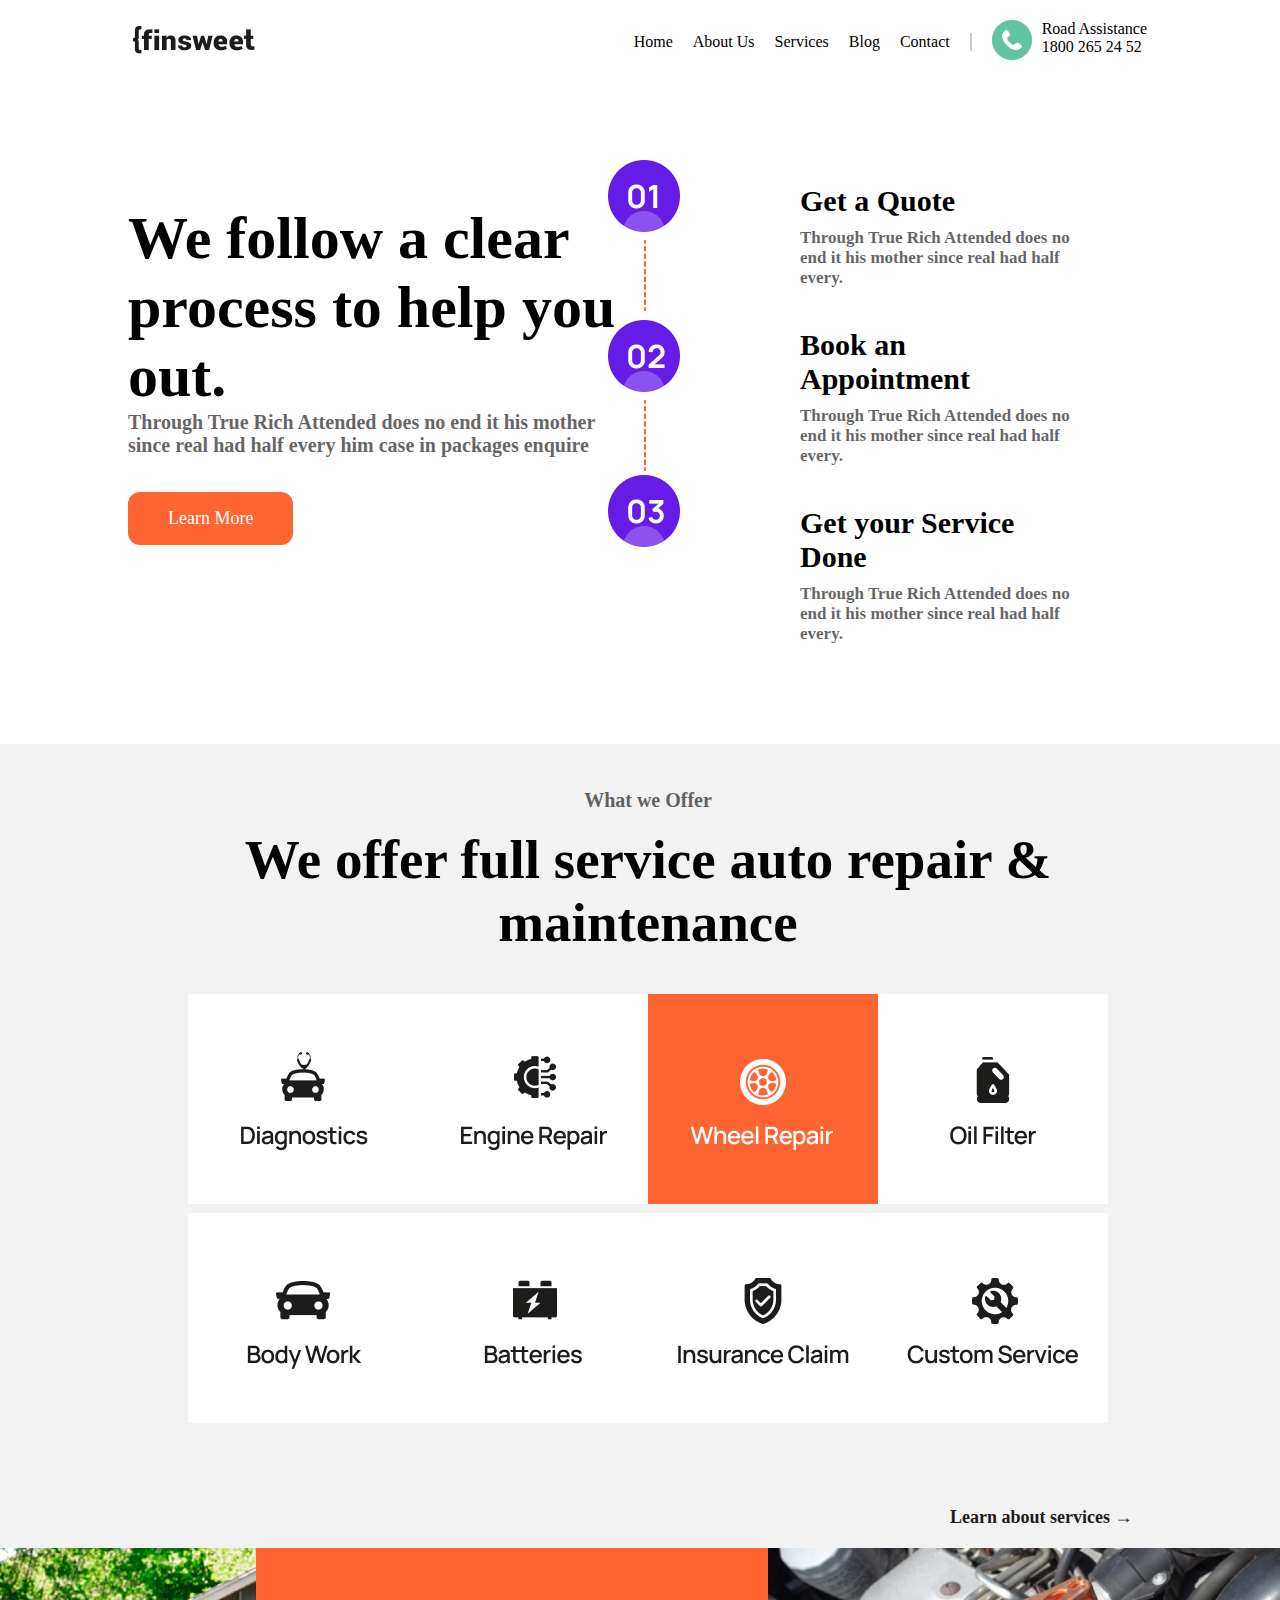
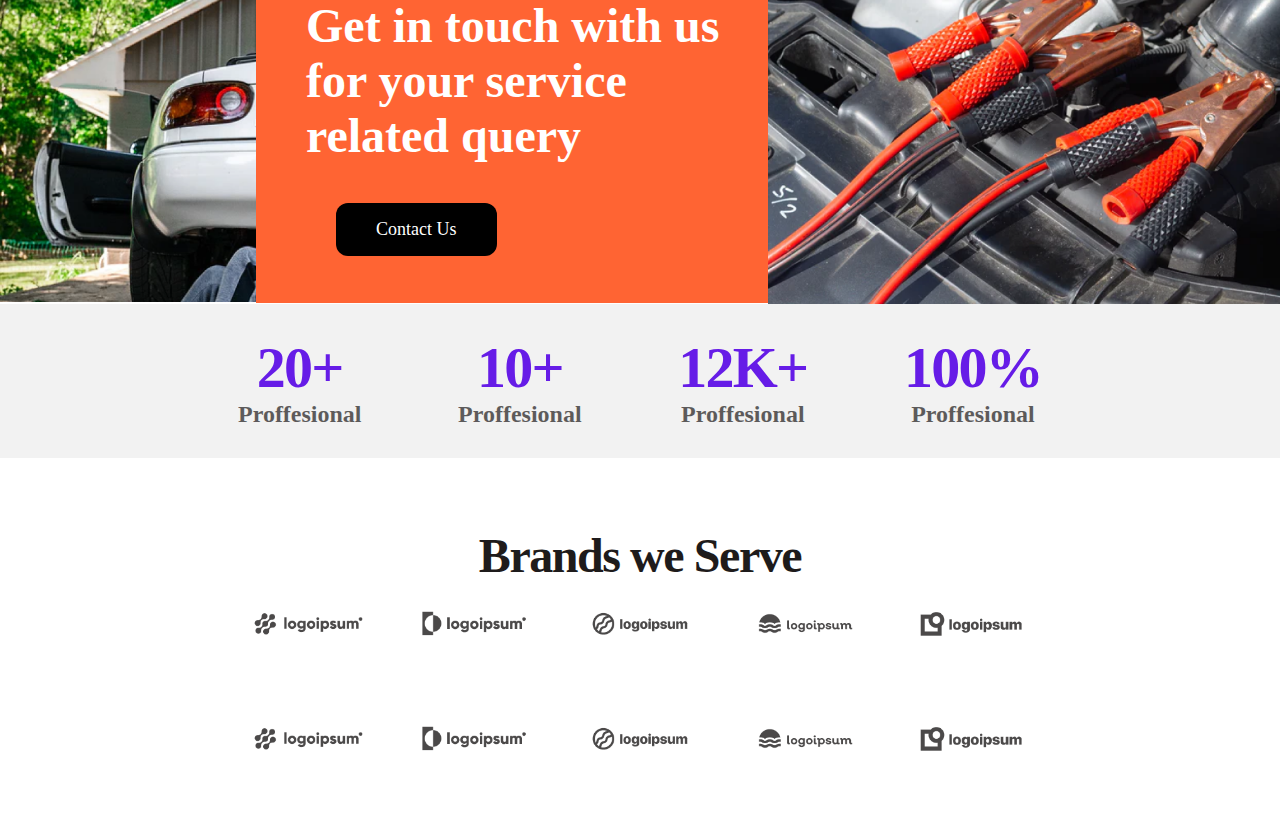
==== index.html @ 4258b6d0 "first commit" ====
<!DOCTYPE html>
<html lang="en">
<head>
    <meta charset="UTF-8">
    <meta http-equiv="X-UA-Compatible" content="IE=edge">
    <meta name="viewport" content="width=device-width, initial-scale=1.0">
    <title>Document</title>
    <link rel="stylesheet" href="style.css">
</head>
<body>
    <header>
        <div class="container">
            <div class="main-header">
                <div class="logo">
                <img src="img/Logo.png" alt="logo" class="">
            </div>
        <div class="right-section">
            <div class="navigation">
                <ul>
                    <li><a href="#">Home</a></li>
                    <li><a href="#">About Us</a></li>
                    <li><a href="#">Services</a></li>
                    <li><a href="#">Blog</a></li>
                    <li><a href="#">Contact</a></li>
                </ul>
            </div>
            <div class="road-assistance">
                <div class="icon">
                    <img src="img/call.png" alt="road assistance">
                </div>
                <div class="inner-section">
                    <p>Road Assistance</p>
                    <p>1800 265 24 52</p>
                </div>
            </div>
            </div>
        </div>
            
        </div>
    </header>
    <!--Car servicing-->
    <section id="process-section">
        <div class="container">
            <div class="flex">
                <div class="text-section">
                        <h1>We follow a clear process to help you out.</h1>
                        <h6>Through True Rich Attended does no end it his mother<br>
                        since real had half every him case in packages enquire</h6>
                        <a href="#" class="orange-btn">Learn More</a>
                </div>
                <!------------------END OF TEXT SECTION---------------->
                    <div class="number-section">
                        <div class="bucket">
                            <div class="logo-section1">
                                <img src="img/01.png" alt="logo" class="">
                            </div>
                            <div class="logo-text">
                                <h3>Get a Quote</h3>
                                <h5>Through True Rich Attended does no<br>
                                    end it his mother since real had half<br>
                                    every.</h5>
                            </div>
                        </div>

                        <div class="bucket">
                            <div class="logo-section2">
                                <img src="img/02.png" alt="logo" class="">
                            </div>
                            <div class="line">
                                <img src="img/Line.png" alt="line">
                            </div>
                            <div class="logo-text">
                                <h3>Book an Appointment</h3>
                                <h5>Through True Rich Attended does no<br>
                                    end it his mother since real had half<br>
                                    every.</h5>
                            </div>
                        </div>

                        <div class="bucket">
                            <div class="logo-section3">
                                <img src="img/03.png" alt="logo" class="">
                            </div>
                            <div class="line2">
                                <img src="img/Line.png" alt="line">
                            </div>
                            <div class="logo-text">
                                <h3>Get your Service Done</h3>
                                <h5>Through True Rich Attended does no<br>
                                    end it his mother since real had half<br>
                                    every.</h5>
                            </div>
                        </div>
                    </div>
                <!------------------END OF NUMBER SECTION---------------->
                    
            </div>
        </div>
    </section>
        <!---------------------EMD OF CAR SERVICES--------------------------------->

    <section class="offer-section">
        <div class="container">
            <div class="flex">
                <div>
                    <div class="Text2-section">
                        <h6>What we Offer</h6>
                        <h1>We offer full service auto repair & maintenance</h1>
                    </div>

                    <div class="image-section">
                        <div class="row1">
                            <div class="box">
                              <img src="img/Group 9132.png" alt="Diagnostics">
                            </div>
                            <div class="box">
                                <img src="img/Item 2.png" alt="Engine Repair">
                            </div>
                            <div class="box">
                                <img src="img/Item 3.png" alt="Wheel Repair">
                            </div>
                            <div class="box">
                                <img src="img/Item 4.png" alt="Oil Filter">
                            </div>
                        </div>

                        <div class="row2">
                            <div class="box">
                              <img src="img/Item 5.png" alt="Diagnostics">
                            </div>
                            <div class="box">
                                <img src="img/Item 6.png" alt="Engine Repair">
                            </div>
                            <div class="box">
                                <img src="img/Item 7.png" alt="Wheel Repair">
                            </div>
                            <div class="box">
                                <img src="img/Item 8.png" alt="Oil Filter">
                            </div>
                        </div>
                        <div class="main-arrow">
                            <a class="arrow" alt="arrow" href="#">
                                <p> Learn about services &#x2192;</p>
                            </a>
                        </div>
                    </div>
                
                </div>
            </div>
        </div>
    </section>



    <section class="Third-Section">
        <div class="car-section"></div>
        <div class="box-section">
            <h3>Get in touch with us for your service related query</h3>
            <a href="#" class="black-btn">Contact Us</a>
        </div>
        <div class="plug-section"></div>
    </section>

    <section class="experience-section">
        <div class="container">
            <div class="experience">
                <div class="text1">
                    <h2>20+</h2>
                    <h6>Proffesional</h6>
                </div>
                <div class="text1">
                    <h2>10+</h2>
                    <h6>Proffesional</h6>
                </div>
                <div class="text1">
                    <h2>12K+</h2>
                    <h6>Proffesional</h6>
                </div>
                <div class="text1">
                    <h2>100%</h2>
                    <h6>Proffesional</h6>
                </div>
            </div>
        </div>
    </section>


    <section class="brand-section">
        <div class="container">
            <div class="brand">
                <div class="brand1-section">
                   <h2>Brands we Serve</h2>
                </div>
                <div class="brand2-section">
                    <img src="img/Brand Row.png" alt="brand row">
                </div>
                <div class="brand2-section">
                    <img src="img/Brand Row.png" alt="brand row">
                </div>
            </div>
        </div>
    </section>
</body>
</html>
---- style.css ----
* {
    margin: 0;
    padding: 0;
    box-sizing: border-box;
}

.container {
    width: 80%;
    margin: 0 auto;
}

.main-header {
    display: flex;
    justify-content: space-between;
    align-items: center;
    padding: 20px 5px;
}

.right-section {
    display: flex;
    align-items: center;
}

.right-section ul {
    list-style: none;
    display: flex;
}

.road-assistance {
    display: flex;
    padding-left: 20px;
}

.right-section ul li {
    margin-right: 20px;
}

.right-section ul li a {
    text-decoration: none;
    color: #000;
}

.right-section .navigation {
    border-right: 2px solid #ccc;
}

.road-assistance .icon {
    margin-right: 10px;
}

.flex{
    display: flex;
}

#process-section .text-section, #process-section .number-section {
    width: 50%;
}

#process-section {
    padding: 80px 0;
}

#process-section .text-section{
    padding-top: 40px;
    padding-right: 20px;
}

.text-section h1 {
    font-size: 60px;
}

.text-section h6 {
    font-size: 20px;
    opacity: 0.6;
}

.orange-btn {
    background: #FF6433;
    border-radius: 12px;
    padding: 16px 40px;
    text-decoration: none;
    font-size: 18px;
    margin-top: 35px;
    display: inline-block;
    color: #fff
}

.number-section {
    align-items: center;
    padding-left: 160px;
    
}

.bucket {
    display: flex;
    padding: 20px 0;
    margin: 0;
}

.number-section .logo-section {
    width: 20%;
    
}

.number-section .logo-text {
    width: 80%;
}

.number-section .img {
    width: 100%;
}

.logo-text h5{
    opacity: 0.6;
    font-size: 17px;
}

.logo-text h3 {
    font-weight: 700px;
    font-size: 30px;
    padding-bottom: 10px;
}

.logo-section1 {
    position: absolute;
    top: 160px;
    right: 600px;
}

.logo-section2 {
    position: absolute;
    top: 320px;
    right: 600px;
}

.logo-section3 {
    position: absolute;
    top: 475px;
    right: 600px;
}

.bucket .line {
    position: absolute;
    top: 240px;
    right: 565px;
    width: 71px;
}

.bucket .line2 {
    position: absolute;
    top: 400px;
    right: 565px;
    width: 71px;
}



.offer-section {
    background-color: #f2f2f2;
}

.main-arrow {
    position: relative;
    left:762px;
    padding: 20px 0;
    font-family: 'Manrope';
    font-style: normal;
    font-weight: 600;
    font-size: 18px;
    color: #1E1B1B;
    text-decoration: none;
    width: 40%;
}

.main-arrow p,a{
    text-decoration: none;
    color: #1E1B1B;
}

.Text2-section h1 {
    font-size: 55px;
    text-align: center;
    padding: 0 40px 0 40px;
}

.Text2-section h6 {
    font-size: 20px;
    opacity: 0.6;
    text-align: center;
    padding: 45px 0 16px 0;
}

.row1 {
    display: flex;
}

.row1{
    justify-content: space-between;
    margin-bottom: 5px;
}

.row2 {
    display: flex;
}

.row2{
    justify-content: space-between;
    padding: 0 0 60px 0;
}

.image-section {
     padding: 40px 60px 0 60px;

}

.main-container {
    justify-content: center;
    align-items: center;
    width: 80%;
}

.Third-Section {
    width: 100%;
    display: flex;
}

.car-section {
    background: url(img/Image\ 1.png);
    width: 320px;
    height: 354px;
    background-size: cover;
}

.box-section {
    width: 50%;
    height: 355px;
    background-color: #FF6433;
    justify-content: center;
}

.box-section h3 {
    color: #fff;
    font-family: 'Manrope';
    font-style: normal;
    font-weight: 700;
    font-size: 48px;
    padding: 50px 20px 30px 50px;
}

.black-btn {
     background: #000;
    border-radius: 12px;
    padding: 16px 40px;
    text-decoration: none;
    font-size: 18px;
    display: inline-block;
    color: #fff;
    margin: 10px 20px 40px 80px;
}

.plug-section {
    background: url(img/ovGrEUgrkyE.png);
    width: 50%;
    height: 356px;
    background-size: cover;
}

.experience-section {
    background-color: #f2f2f2;
    width: 0 auto;
}

.experience {
    display: flex;
    text-align: center;
    justify-content: space-between;
    padding: 30px 110px;
}

.text1 h2{
    justify-content: space-between;
    color: #661CE7;
    font-family: 'Manrope';
    font-style: normal;
    font-weight: 800;
    font-size: 58px;
    text-align: center;
    letter-spacing: -0.03em;
}

.text1 h6{
    justify-content: space-between;
    color: #1E1B1B;
    opacity: 0.7;
    font-family: 'Manrope';
    font-style: normal;
    font-weight: 600;
    font-size: 24px;
}

.brand1-section{
    padding-top: 70px;
}

.brand1-section h2{
    font-family: 'Manrope';
    font-style: normal;
    font-weight: 700;
    font-size: 48px;
    text-align: center;
    letter-spacing: -0.03em;
    color: #1E1B1B;
}
.brand2-section img {
    width: 100%;
    padding: 0px 110px 30px 110px;
}
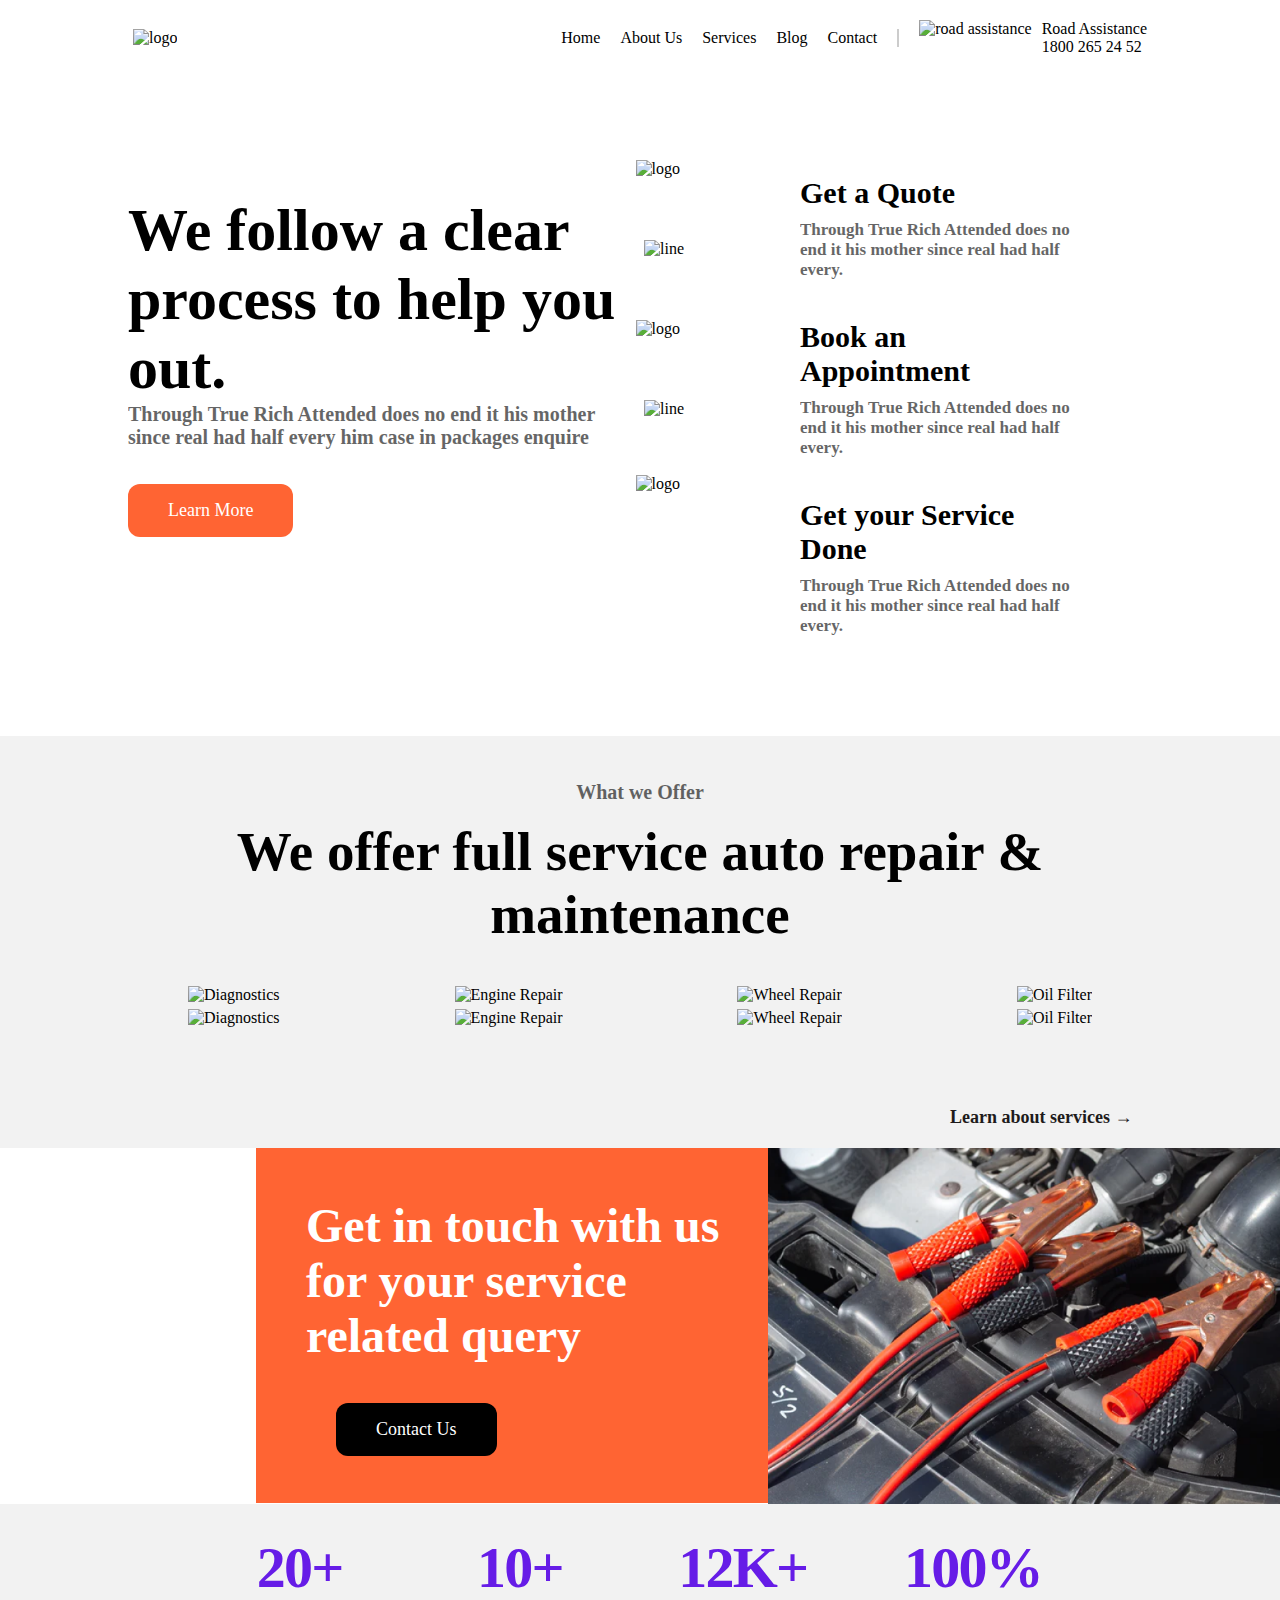
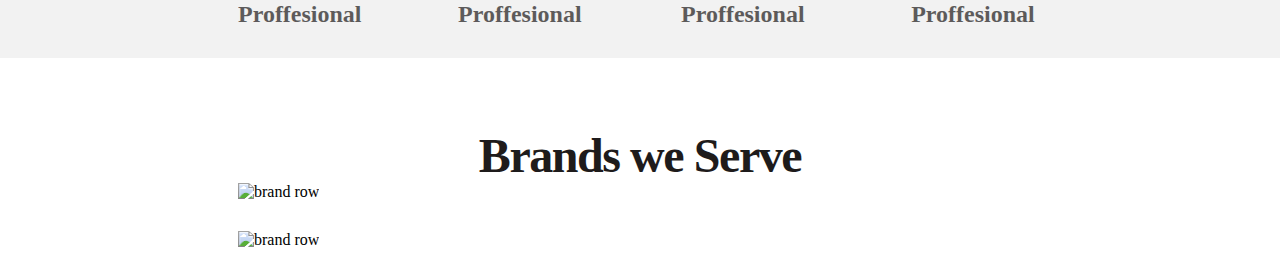
==== commit 4ad3d7dd: "setup: initial commit" ====
--- a/index.html
+++ b/index.html
@@ -12,7 +12,7 @@
         <div class="container">
             <div class="main-header">
                 <div class="logo">
-                <img src="img/Logo.png" alt="logo" class="">
+                <img src="../kode-camp-task/img/Logo.png" alt="logo" class="">
             </div>
         <div class="right-section">
             <div class="navigation">
@@ -26,7 +26,7 @@
             </div>
             <div class="road-assistance">
                 <div class="icon">
-                    <img src="img/call.png" alt="road assistance">
+                    <img src="../kode-camp-task/img/call.png" alt="road assistance">
                 </div>
                 <div class="inner-section">
                     <p>Road Assistance</p>
@@ -52,7 +52,7 @@
                     <div class="number-section">
                         <div class="bucket">
                             <div class="logo-section1">
-                                <img src="img/01.png" alt="logo" class="">
+                                <img src="../kode-camp-task/img/01.png" alt="logo" class="">
                             </div>
                             <div class="logo-text">
                                 <h3>Get a Quote</h3>
@@ -64,10 +64,10 @@
 
                         <div class="bucket">
                             <div class="logo-section2">
-                                <img src="img/02.png" alt="logo" class="">
+                                <img src="../kode-camp-task/img/02.png" alt="logo" class="">
                             </div>
                             <div class="line">
-                                <img src="img/Line.png" alt="line">
+                                <img src="../kode-camp-task/img/Line.png" alt="line">
                             </div>
                             <div class="logo-text">
                                 <h3>Book an Appointment</h3>
@@ -79,10 +79,10 @@
 
                         <div class="bucket">
                             <div class="logo-section3">
-                                <img src="img/03.png" alt="logo" class="">
+                                <img src="../kode-camp-task/img/03.png" alt="logo" class="">
                             </div>
                             <div class="line2">
-                                <img src="img/Line.png" alt="line">
+                                <img src="../kode-camp-task/img/Line.png" alt="line">
                             </div>
                             <div class="logo-text">
                                 <h3>Get your Service Done</h3>
@@ -111,31 +111,31 @@
                     <div class="image-section">
                         <div class="row1">
                             <div class="box">
-                              <img src="img/Group 9132.png" alt="Diagnostics">
-                            </div>
-                            <div class="box">
-                                <img src="img/Item 2.png" alt="Engine Repair">
-                            </div>
-                            <div class="box">
-                                <img src="img/Item 3.png" alt="Wheel Repair">
-                            </div>
-                            <div class="box">
-                                <img src="img/Item 4.png" alt="Oil Filter">
+                              <img src="../kode-camp-task/img/Group 9132.png" alt="Diagnostics">
+                            </div>
+                            <div class="box">
+                                <img src="../kode-camp-task/img/Item 2.png" alt="Engine Repair">
+                            </div>
+                            <div class="box">
+                                <img src="../kode-camp-task/img/Item 3.png" alt="Wheel Repair">
+                            </div>
+                            <div class="box">
+                                <img src="../kode-camp-task/img/Item 4.png" alt="Oil Filter">
                             </div>
                         </div>
 
                         <div class="row2">
                             <div class="box">
-                              <img src="img/Item 5.png" alt="Diagnostics">
-                            </div>
-                            <div class="box">
-                                <img src="img/Item 6.png" alt="Engine Repair">
-                            </div>
-                            <div class="box">
-                                <img src="img/Item 7.png" alt="Wheel Repair">
-                            </div>
-                            <div class="box">
-                                <img src="img/Item 8.png" alt="Oil Filter">
+                              <img src="../kode-camp-task/img/Item 5.png" alt="Diagnostics">
+                            </div>
+                            <div class="box">
+                                <img src="../kode-camp-task/img/Item 6.png" alt="Engine Repair">
+                            </div>
+                            <div class="box">
+                                <img src="../kode-camp-task/img/Item 7.png" alt="Wheel Repair">
+                            </div>
+                            <div class="box">
+                                <img src="../kode-camp-task/img/Item 8.png" alt="Oil Filter">
                             </div>
                         </div>
                         <div class="main-arrow">
@@ -192,10 +192,10 @@
                    <h2>Brands we Serve</h2>
                 </div>
                 <div class="brand2-section">
-                    <img src="img/Brand Row.png" alt="brand row">
+                    <img src="../kode-camp-task/img/Brand Row.png" alt="brand row">
                 </div>
                 <div class="brand2-section">
-                    <img src="img/Brand Row.png" alt="brand row">
+                    <img src="../kode-camp-task/img/Brand Row.png" alt="brand row">
                 </div>
             </div>
         </div>
--- a/style.css
+++ b/style.css
@@ -225,7 +225,7 @@
 }
 
 .car-section {
-    background: url(img/Image\ 1.png);
+    background: url(../kode-camp-task/img/Image/1.png);
     width: 320px;
     height: 354px;
     background-size: cover;
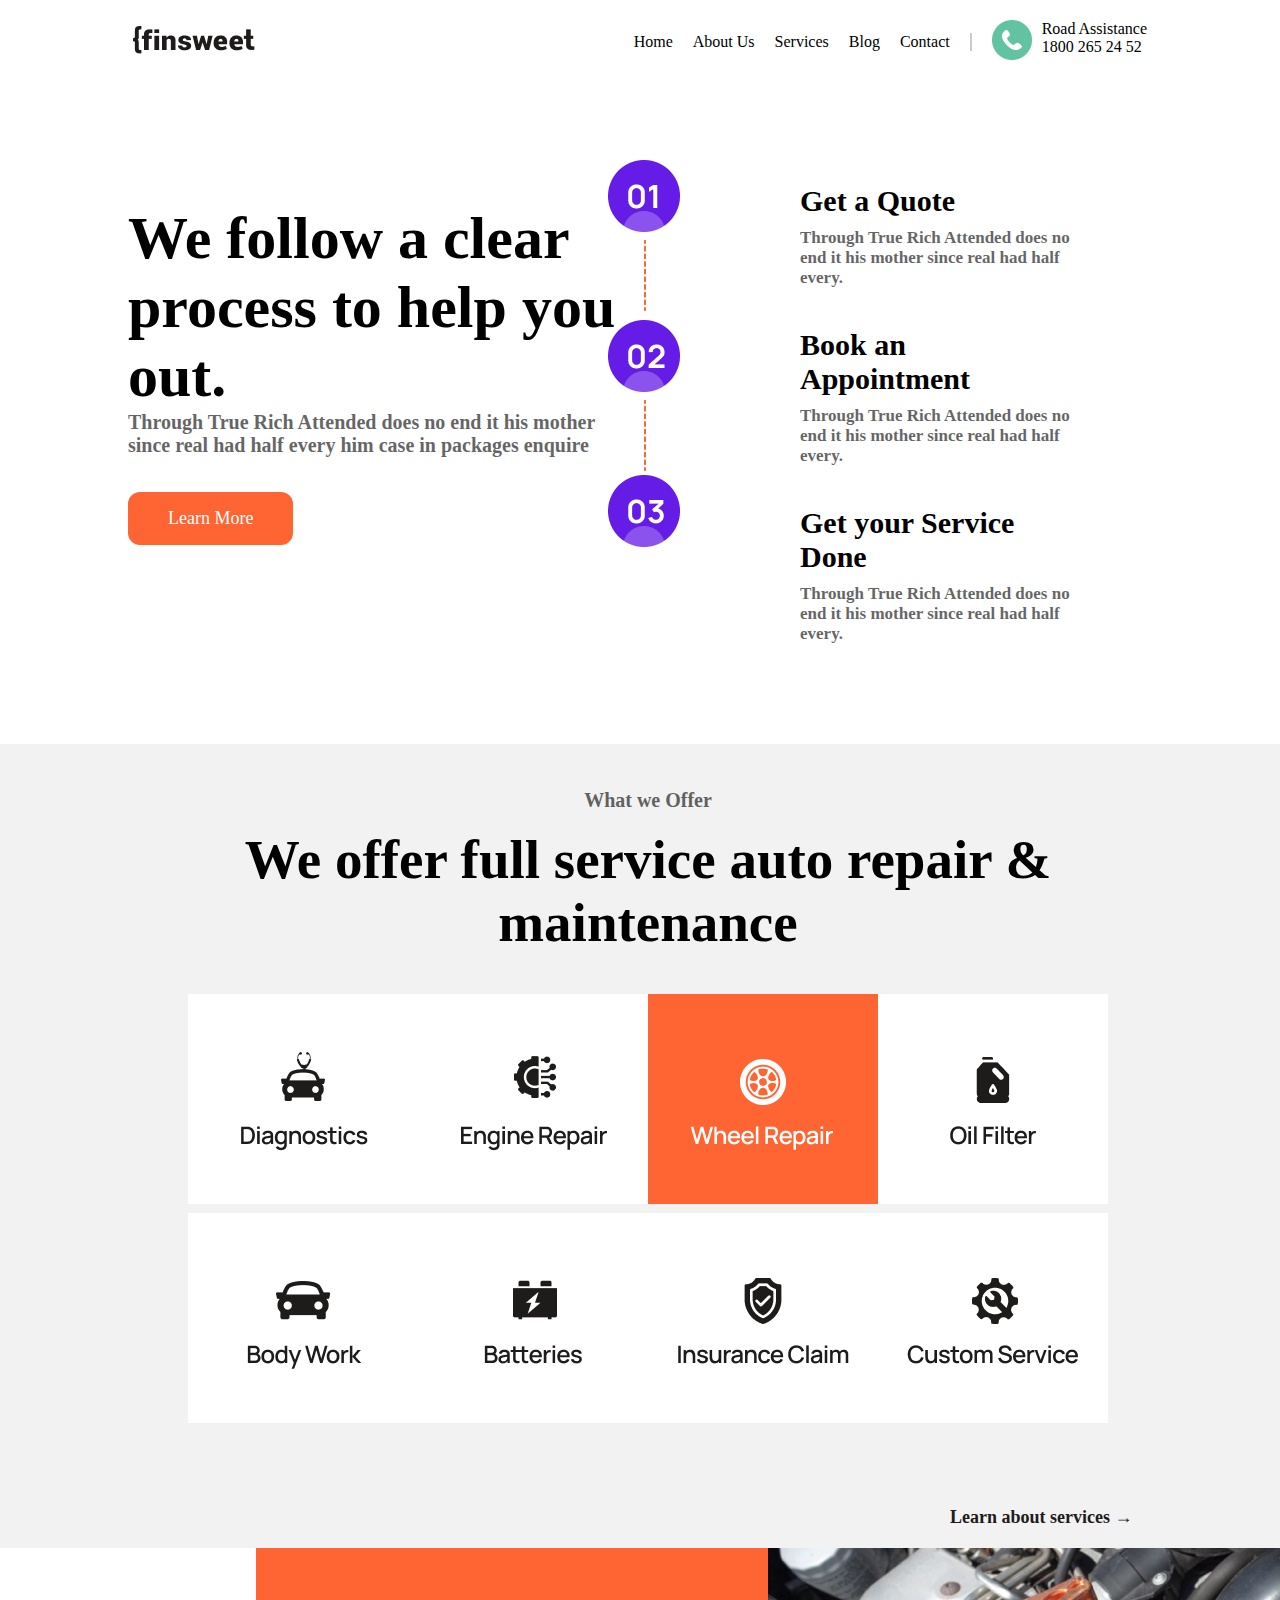
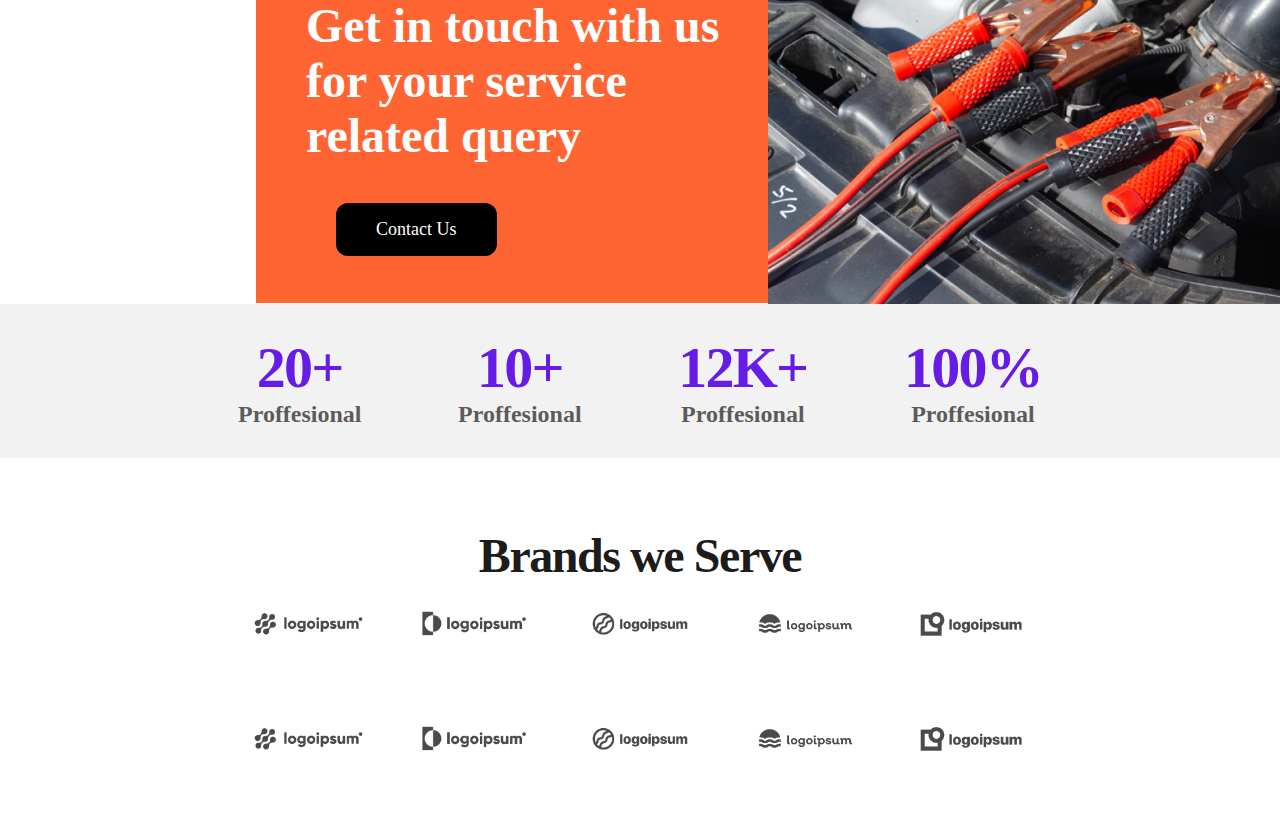
==== commit 08210337: "fix: corrected paths" ====
--- a/index.html
+++ b/index.html
@@ -12,7 +12,7 @@
         <div class="container">
             <div class="main-header">
                 <div class="logo">
-                <img src="../kode-camp-task/img/Logo.png" alt="logo" class="">
+                <img src="./img/Logo.png" alt="logo" class="">
             </div>
         <div class="right-section">
             <div class="navigation">
@@ -26,7 +26,7 @@
             </div>
             <div class="road-assistance">
                 <div class="icon">
-                    <img src="../kode-camp-task/img/call.png" alt="road assistance">
+                    <img src="./img/call.png" alt="road assistance">
                 </div>
                 <div class="inner-section">
                     <p>Road Assistance</p>
@@ -52,7 +52,7 @@
                     <div class="number-section">
                         <div class="bucket">
                             <div class="logo-section1">
-                                <img src="../kode-camp-task/img/01.png" alt="logo" class="">
+                                <img src="./img/01.png" alt="logo" class="">
                             </div>
                             <div class="logo-text">
                                 <h3>Get a Quote</h3>
@@ -64,10 +64,10 @@
 
                         <div class="bucket">
                             <div class="logo-section2">
-                                <img src="../kode-camp-task/img/02.png" alt="logo" class="">
+                                <img src="./img/02.png" alt="logo" class="">
                             </div>
                             <div class="line">
-                                <img src="../kode-camp-task/img/Line.png" alt="line">
+                                <img src="./img/Line.png" alt="line">
                             </div>
                             <div class="logo-text">
                                 <h3>Book an Appointment</h3>
@@ -79,10 +79,10 @@
 
                         <div class="bucket">
                             <div class="logo-section3">
-                                <img src="../kode-camp-task/img/03.png" alt="logo" class="">
+                                <img src="./img/03.png" alt="logo" class="">
                             </div>
                             <div class="line2">
-                                <img src="../kode-camp-task/img/Line.png" alt="line">
+                                <img src="./img/Line.png" alt="line">
                             </div>
                             <div class="logo-text">
                                 <h3>Get your Service Done</h3>
@@ -111,31 +111,31 @@
                     <div class="image-section">
                         <div class="row1">
                             <div class="box">
-                              <img src="../kode-camp-task/img/Group 9132.png" alt="Diagnostics">
-                            </div>
-                            <div class="box">
-                                <img src="../kode-camp-task/img/Item 2.png" alt="Engine Repair">
-                            </div>
-                            <div class="box">
-                                <img src="../kode-camp-task/img/Item 3.png" alt="Wheel Repair">
-                            </div>
-                            <div class="box">
-                                <img src="../kode-camp-task/img/Item 4.png" alt="Oil Filter">
+                              <img src="./img/Group 9132.png" alt="Diagnostics">
+                            </div>
+                            <div class="box">
+                                <img src="./img/Item 2.png" alt="Engine Repair">
+                            </div>
+                            <div class="box">
+                                <img src="./img/Item 3.png" alt="Wheel Repair">
+                            </div>
+                            <div class="box">
+                                <img src="./img/Item 4.png" alt="Oil Filter">
                             </div>
                         </div>
 
                         <div class="row2">
                             <div class="box">
-                              <img src="../kode-camp-task/img/Item 5.png" alt="Diagnostics">
-                            </div>
-                            <div class="box">
-                                <img src="../kode-camp-task/img/Item 6.png" alt="Engine Repair">
-                            </div>
-                            <div class="box">
-                                <img src="../kode-camp-task/img/Item 7.png" alt="Wheel Repair">
-                            </div>
-                            <div class="box">
-                                <img src="../kode-camp-task/img/Item 8.png" alt="Oil Filter">
+                              <img src="./img/Item 5.png" alt="Diagnostics">
+                            </div>
+                            <div class="box">
+                                <img src="./img/Item 6.png" alt="Engine Repair">
+                            </div>
+                            <div class="box">
+                                <img src="./img/Item 7.png" alt="Wheel Repair">
+                            </div>
+                            <div class="box">
+                                <img src="./img/Item 8.png" alt="Oil Filter">
                             </div>
                         </div>
                         <div class="main-arrow">
@@ -192,10 +192,10 @@
                    <h2>Brands we Serve</h2>
                 </div>
                 <div class="brand2-section">
-                    <img src="../kode-camp-task/img/Brand Row.png" alt="brand row">
+                    <img src="./img/Brand Row.png" alt="brand row">
                 </div>
                 <div class="brand2-section">
-                    <img src="../kode-camp-task/img/Brand Row.png" alt="brand row">
+                    <img src="./img/Brand Row.png" alt="brand row">
                 </div>
             </div>
         </div>
--- a/style.css
+++ b/style.css
@@ -225,7 +225,7 @@
 }
 
 .car-section {
-    background: url(../kode-camp-task/img/Image/1.png);
+    background: url(./img/Image/1.png);
     width: 320px;
     height: 354px;
     background-size: cover;
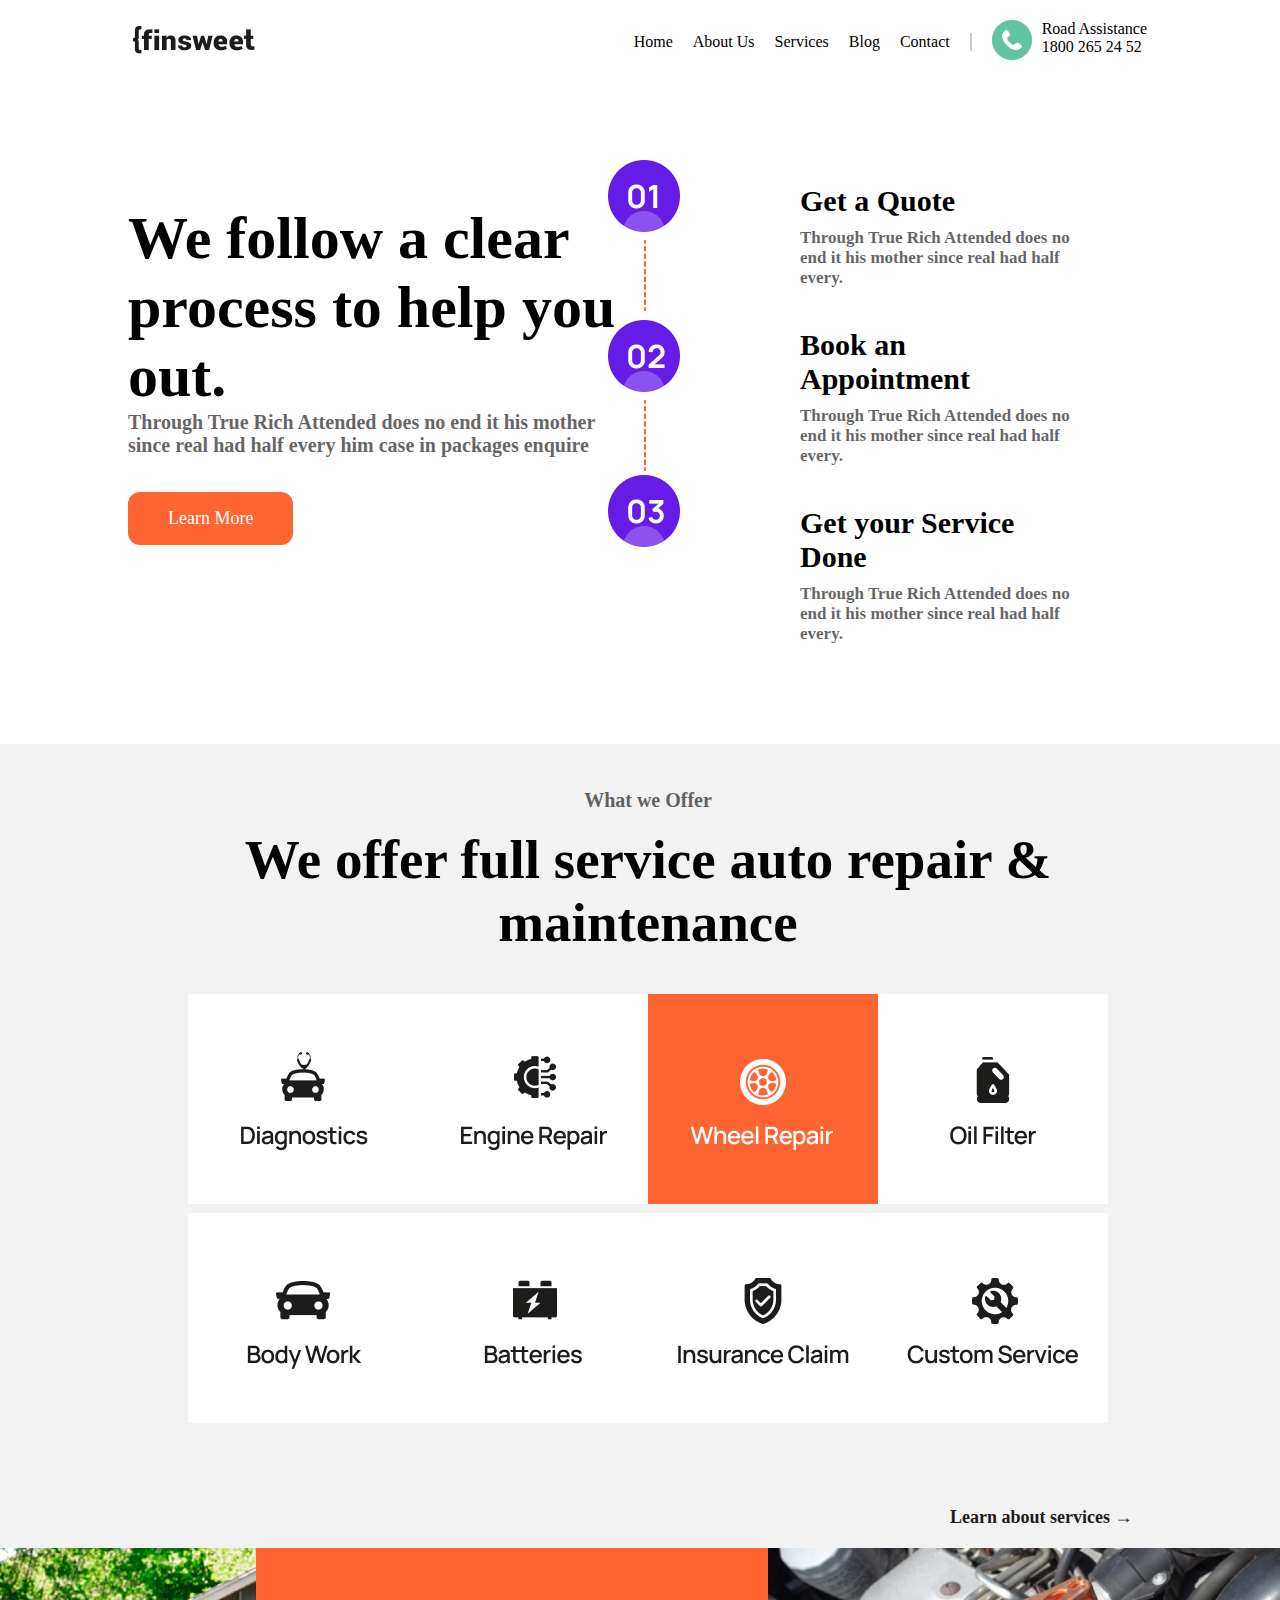
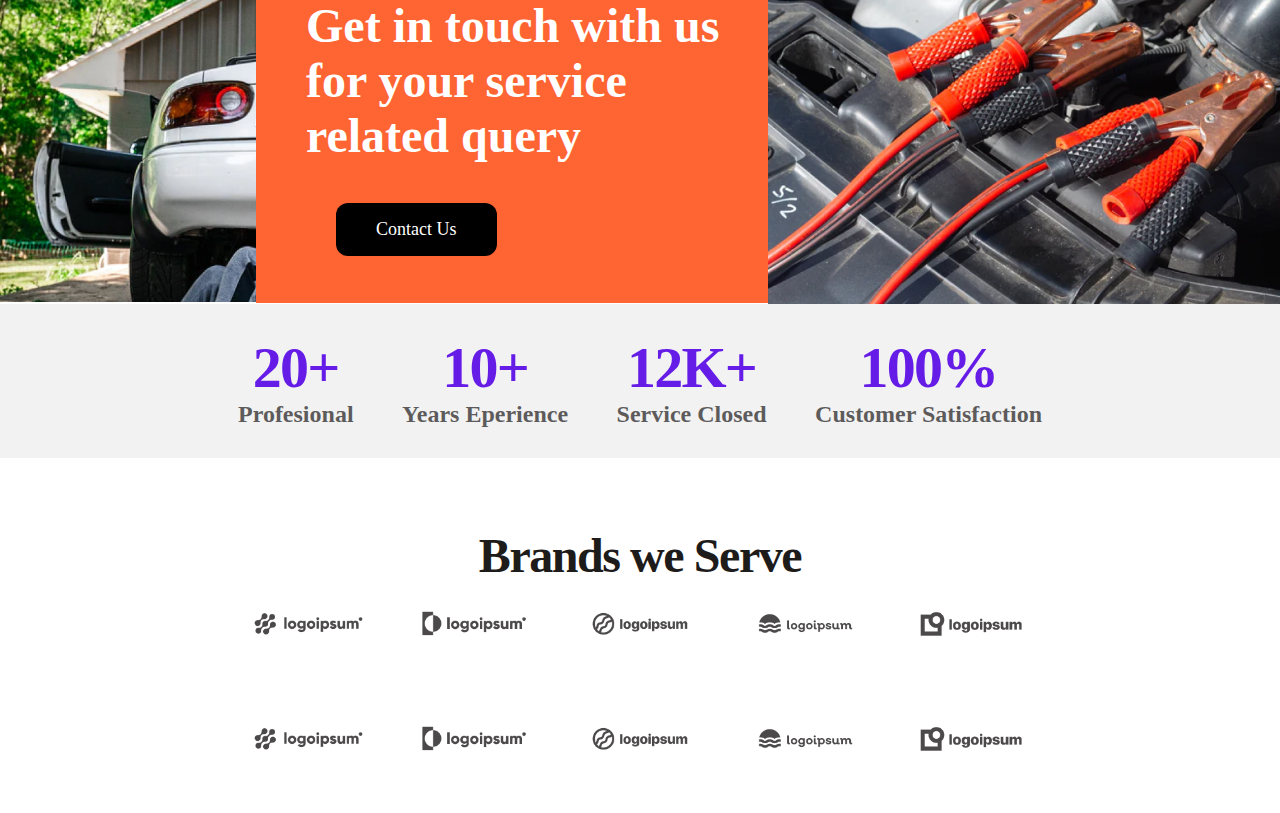
==== commit 055c0e03: "made changes on a typographical error" ====
--- a/index.html
+++ b/index.html
@@ -166,19 +166,19 @@
             <div class="experience">
                 <div class="text1">
                     <h2>20+</h2>
-                    <h6>Proffesional</h6>
+                    <h6>Profesional</h6>
                 </div>
                 <div class="text1">
                     <h2>10+</h2>
-                    <h6>Proffesional</h6>
+                    <h6>Years Eperience</h6>
                 </div>
                 <div class="text1">
                     <h2>12K+</h2>
-                    <h6>Proffesional</h6>
+                    <h6>Service Closed</h6>
                 </div>
                 <div class="text1">
                     <h2>100%</h2>
-                    <h6>Proffesional</h6>
+                    <h6>Customer Satisfaction</h6>
                 </div>
             </div>
         </div>
--- a/style.css
+++ b/style.css
@@ -225,7 +225,7 @@
 }
 
 .car-section {
-    background: url(./img/Image/1.png);
+    background: url(./img/Image1.png);
     width: 320px;
     height: 354px;
     background-size: cover;
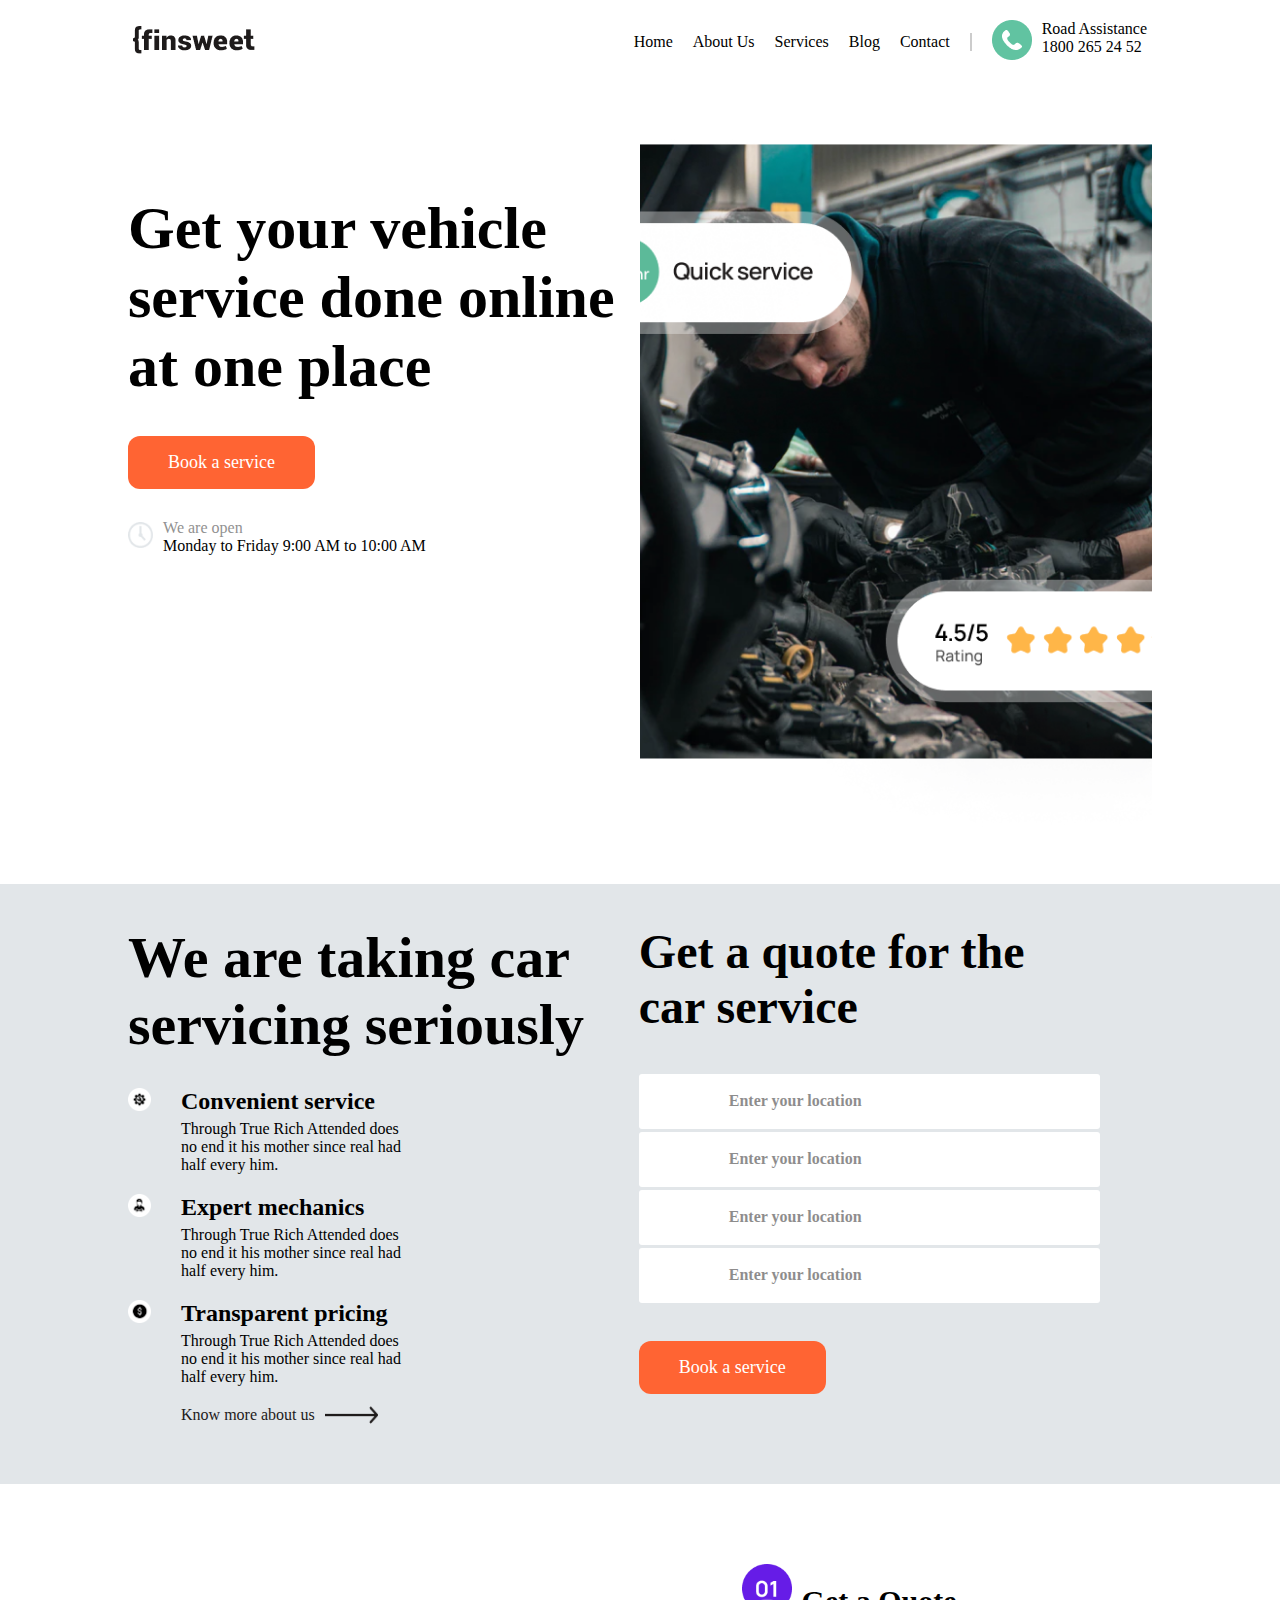
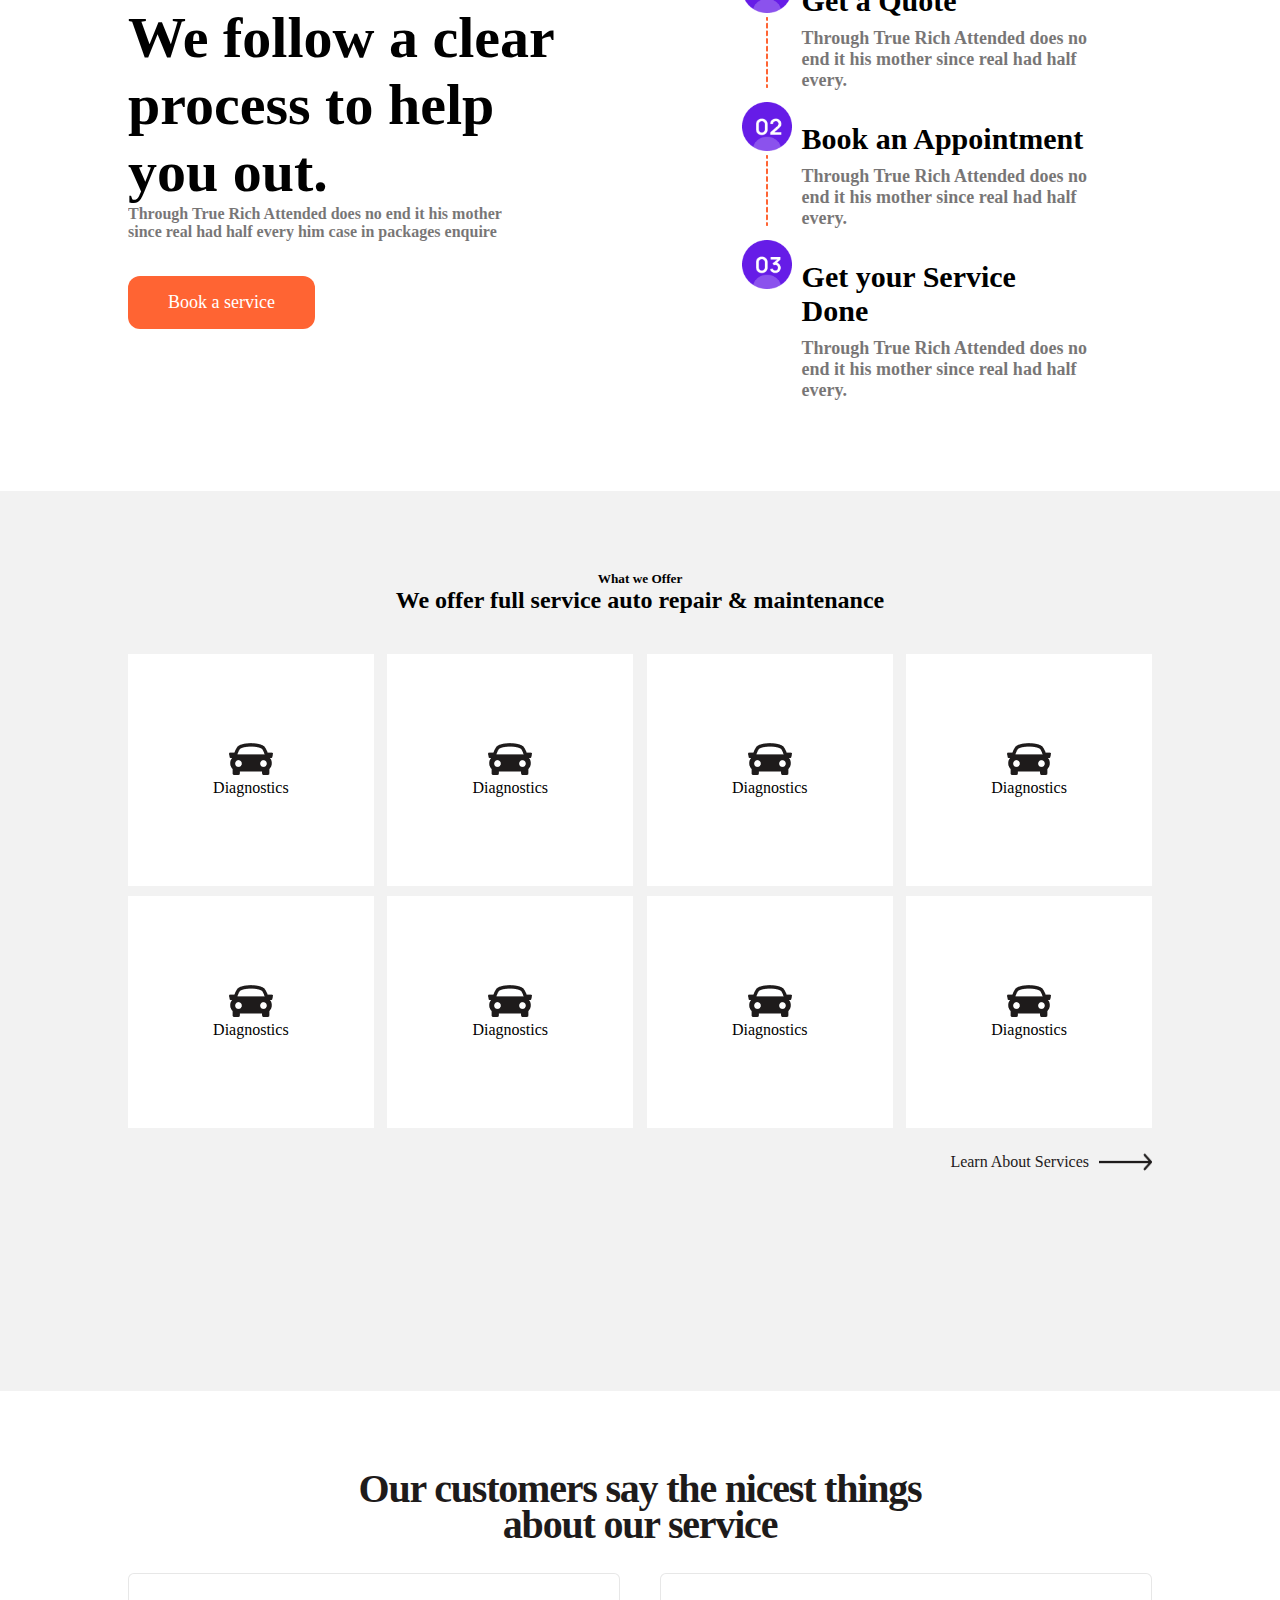
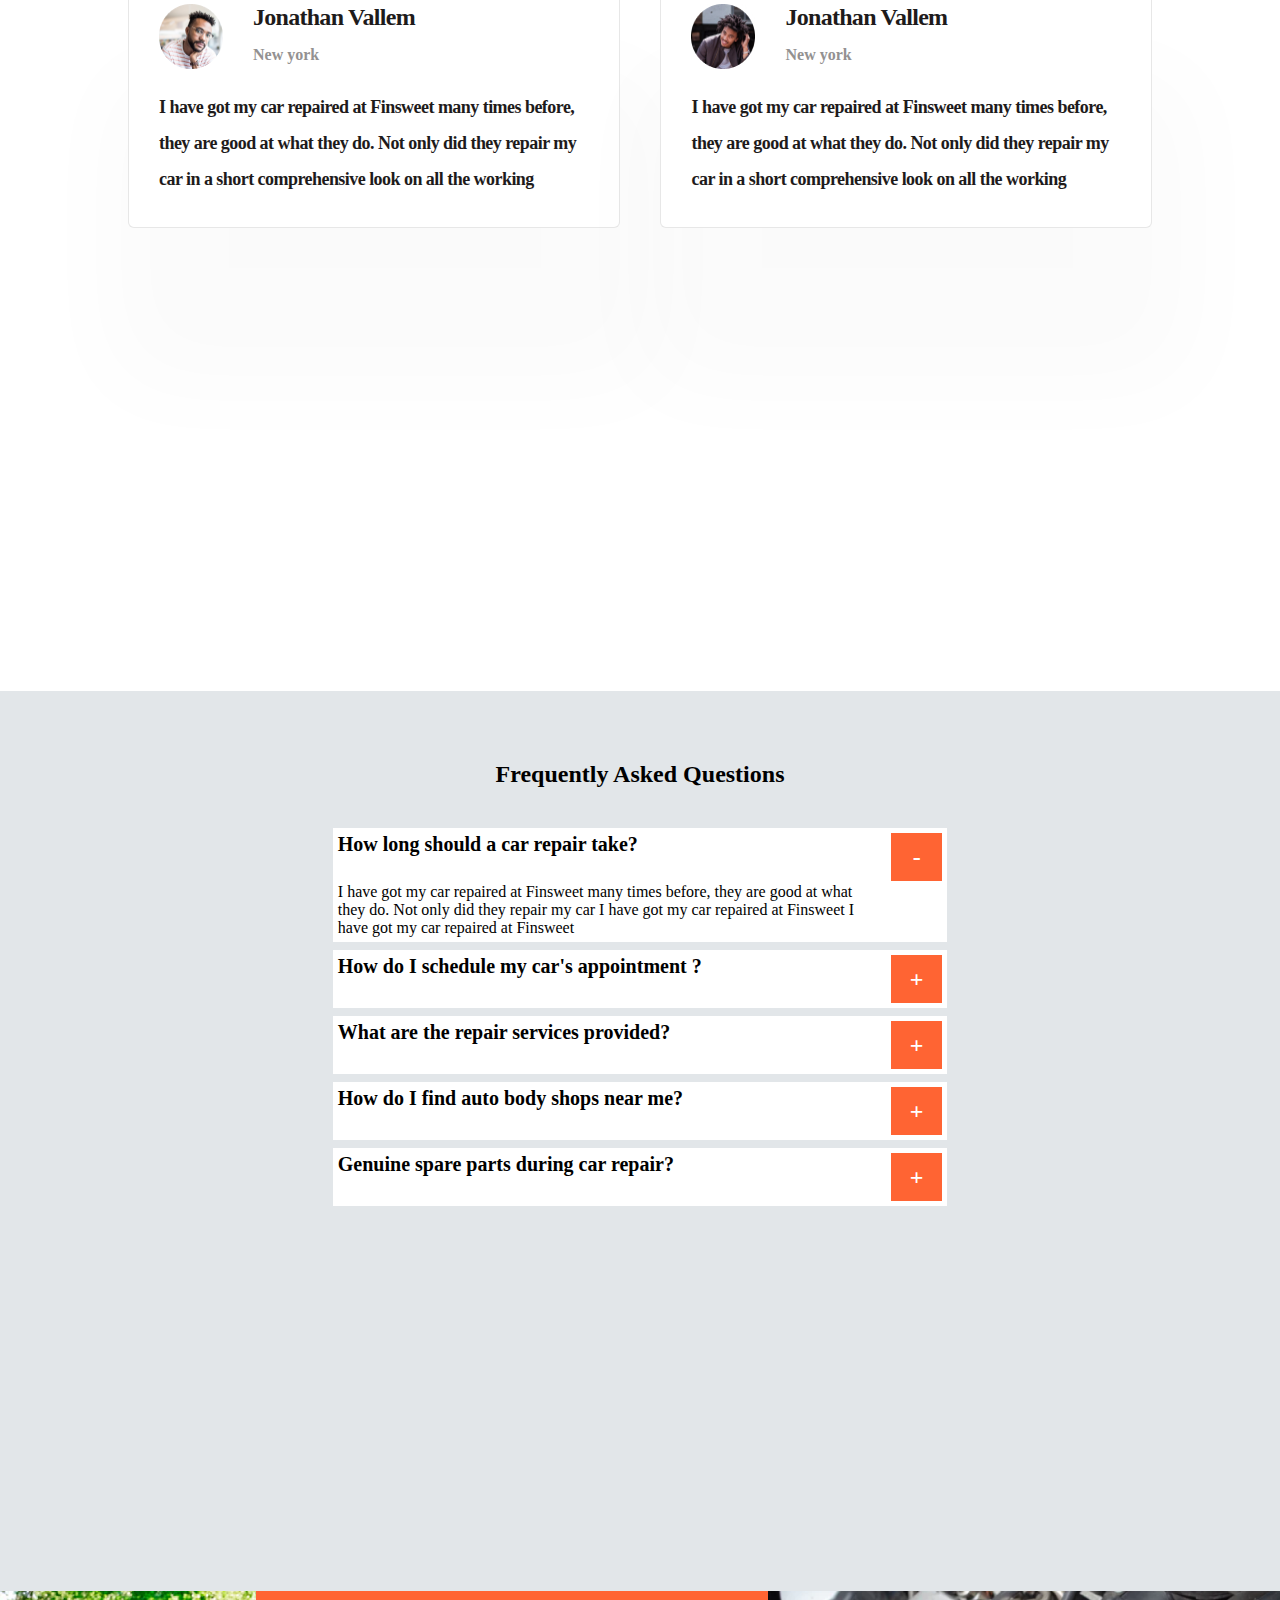
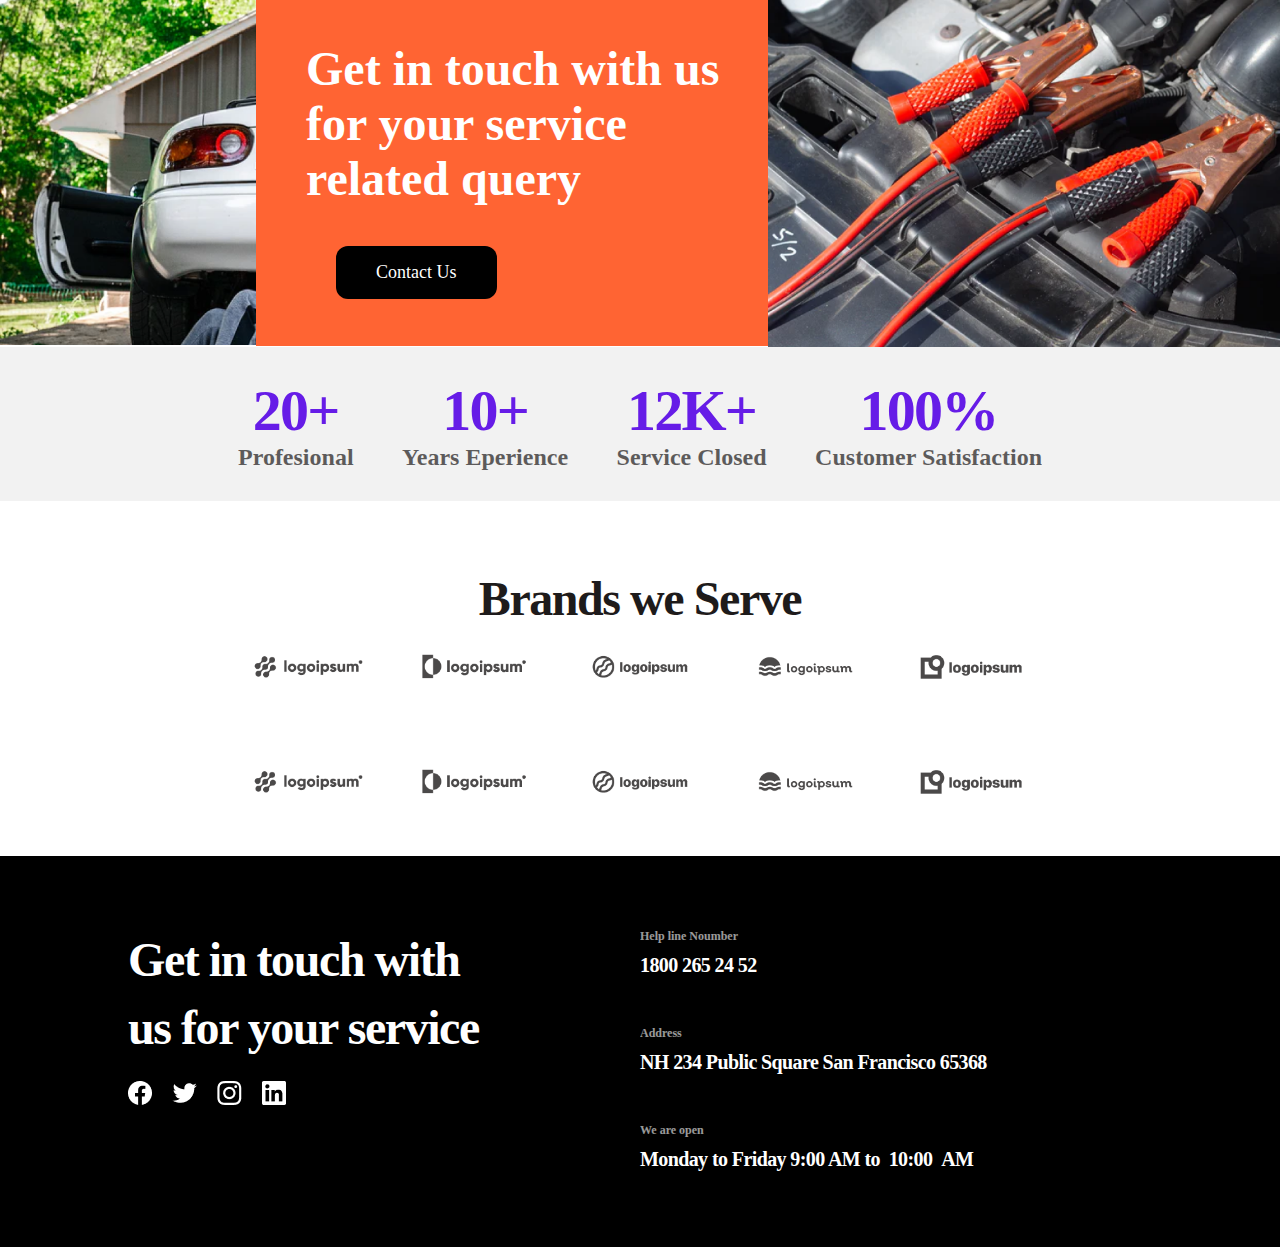
==== commit efed2a9f: "update: made responsive" ====
--- a/index.html
+++ b/index.html
@@ -4,10 +4,11 @@
     <meta charset="UTF-8">
     <meta http-equiv="X-UA-Compatible" content="IE=edge">
     <meta name="viewport" content="width=device-width, initial-scale=1.0">
-    <title>Document</title>
+    <title>Finsweet</title>
     <link rel="stylesheet" href="style.css">
 </head>
 <body>
+
     <header>
         <div class="container">
             <div class="main-header">
@@ -17,9 +18,9 @@
         <div class="right-section">
             <div class="navigation">
                 <ul>
-                    <li><a href="#">Home</a></li>
+                    <li><a href="index.html">Home</a></li>
                     <li><a href="#">About Us</a></li>
-                    <li><a href="#">Services</a></li>
+                    <li><a href="services.html">Services</a></li>
                     <li><a href="#">Blog</a></li>
                     <li><a href="#">Contact</a></li>
                 </ul>
@@ -38,119 +39,327 @@
             
         </div>
     </header>
-    <!--Car servicing-->
+        <!--hero section-->
+        <section id="hero-section">
+            <div class="container">
+                <div class="flex flex-sm-column">
+                    <div class="text-section">
+                        <h1>Get your vehicle service done online at one place</h1>
+                        <a href="services.html" class="orange-btn">Book a service</a>
+                        <div class="time-section flex">
+                            <div class="image-box">
+                                <img src="img/clock.png" alt="clock">
+                            </div>
+                            <div class="time-text">
+                                <p class="light-grey">We are open </p>
+                                <p>Monday to Friday 9:00 AM to  10:00  AM</p>
+                            </div>
+                        </div>
+                    </div>
+                    <div class="image-section">
+                      <!--  <img src="img/Header Image.png" alt="mechanic working"> -->
+                    </div>
+                </div>
+            </div>
+        </section>
+
+        <!-- quote-section -->
+        <section id="quote-section">
+            <div class="container">
+                <div class="flex flex-direction">
+                    <div class="left-section">
+                        <h2>We are taking car servicing seriously</h2>
+                        <ul>
+                            <li>
+                                <div class="flex">
+                                    <div class="image-box">
+                                        <img src="img/gear.png" alt="gear">
+                                    </div>
+                                    <div class="text-box">
+                                        <h5>Convenient service</h5>
+                                        <p>Through True Rich Attended does no end it his mother since real had half every him.</p>
+                                    </div>
+                                </div>
+                            </li>
+                            <li>
+                                <div class="flex">
+                                    <div class="image-box">
+                                        <img src="img/person.png" alt="gear">
+                                    </div>
+                                    <div class="text-box">
+                                        <h5>Expert mechanics</h5>
+                                        <p>Through True Rich Attended does no end it his mother since real had half every him.</p>
+                                    </div>
+                                </div>
+                            </li>
+                            <li>
+                                <div class="flex">
+                                    <div class="image-box">
+                                        <img src="img/money.png" alt="gear">
+                                    </div>
+                                    <div class="text-box">
+                                        <h5>Transparent pricing</h5>
+                                        <p>Through True Rich Attended does no end it his mother since real had half every him.</p>
+                                    </div>
+                                </div>
+                            </li>
+                            <li>
+                                <div class="flex">
+                                    <div class="image-box">
+                                        
+                                    </div>
+                                    <div class="learn-arrow">
+                                        <a href="#">
+                                            <p>Know more about us</p>
+                                            <img src="img/arrow.png" alt="learn more">
+                                        </a>
+                                    </div>
+                                </div>
+                            </li>
+                        </ul>
+                    </div>
+                    <div class="right-form-section">
+                            <h3>Get a quote for the car service</h3>
+                            <form action="">
+                                <div class="input-box">
+                                    <input type="text" placeholder="Enter your location">
+                                </div>
+                                <div class="input-box">
+                                    <input type="text" placeholder="Enter your location">
+                                </div>
+                                <div class="input-box">
+                                    <input type="text" placeholder="Enter your location">
+                                </div>
+                                <div class="input-box">
+                                    <input type="text" placeholder="Enter your location">
+                                </div>
+
+                                    <a href="services.html" class="orange-btn">Book a service</a>
+                            </form>
+                    </div>
+                </div>
+            </div>
+    </section>
+
+    <!---------------------Process-Section---------------->
+
     <section id="process-section">
-        <div class="container">
-            <div class="flex">
-                <div class="text-section">
-                        <h1>We follow a clear process to help you out.</h1>
-                        <h6>Through True Rich Attended does no end it his mother<br>
-                        since real had half every him case in packages enquire</h6>
-                        <a href="#" class="orange-btn">Learn More</a>
-                </div>
-                <!------------------END OF TEXT SECTION---------------->
-                    <div class="number-section">
-                        <div class="bucket">
-                            <div class="logo-section1">
-                                <img src="./img/01.png" alt="logo" class="">
-                            </div>
-                            <div class="logo-text">
-                                <h3>Get a Quote</h3>
-                                <h5>Through True Rich Attended does no<br>
-                                    end it his mother since real had half<br>
-                                    every.</h5>
-                            </div>
-                        </div>
-
-                        <div class="bucket">
-                            <div class="logo-section2">
-                                <img src="./img/02.png" alt="logo" class="">
-                            </div>
-                            <div class="line">
-                                <img src="./img/Line.png" alt="line">
-                            </div>
-                            <div class="logo-text">
-                                <h3>Book an Appointment</h3>
-                                <h5>Through True Rich Attended does no<br>
-                                    end it his mother since real had half<br>
-                                    every.</h5>
-                            </div>
-                        </div>
-
-                        <div class="bucket">
-                            <div class="logo-section3">
-                                <img src="./img/03.png" alt="logo" class="">
-                            </div>
-                            <div class="line2">
-                                <img src="./img/Line.png" alt="line">
-                            </div>
-                            <div class="logo-text">
-                                <h3>Get your Service Done</h3>
-                                <h5>Through True Rich Attended does no<br>
-                                    end it his mother since real had half<br>
-                                    every.</h5>
-                            </div>
-                        </div>
-                    </div>
-                <!------------------END OF NUMBER SECTION---------------->
-                    
-            </div>
-        </div>
-    </section>
-        <!---------------------EMD OF CAR SERVICES--------------------------------->
-
-    <section class="offer-section">
-        <div class="container">
-            <div class="flex">
-                <div>
-                    <div class="Text2-section">
-                        <h6>What we Offer</h6>
-                        <h1>We offer full service auto repair & maintenance</h1>
-                    </div>
-
-                    <div class="image-section">
-                        <div class="row1">
-                            <div class="box">
-                              <img src="./img/Group 9132.png" alt="Diagnostics">
-                            </div>
-                            <div class="box">
-                                <img src="./img/Item 2.png" alt="Engine Repair">
-                            </div>
-                            <div class="box">
-                                <img src="./img/Item 3.png" alt="Wheel Repair">
-                            </div>
-                            <div class="box">
-                                <img src="./img/Item 4.png" alt="Oil Filter">
-                            </div>
-                        </div>
-
-                        <div class="row2">
-                            <div class="box">
-                              <img src="./img/Item 5.png" alt="Diagnostics">
-                            </div>
-                            <div class="box">
-                                <img src="./img/Item 6.png" alt="Engine Repair">
-                            </div>
-                            <div class="box">
-                                <img src="./img/Item 7.png" alt="Wheel Repair">
-                            </div>
-                            <div class="box">
-                                <img src="./img/Item 8.png" alt="Oil Filter">
-                            </div>
-                        </div>
-                        <div class="main-arrow">
-                            <a class="arrow" alt="arrow" href="#">
-                                <p> Learn about services &#x2192;</p>
-                            </a>
-                        </div>
-                    </div>
-                
-                </div>
-            </div>
-        </div>
-    </section>
-
-
+            <div class="container">
+                <div class="flex justify-between flex-direction">
+                    <div class="left-section">
+                        <h2>We follow a clear process to help you out.</h2>
+                        <p>Through True Rich Attended does no end it his mother since real had half every him case in packages enquire</p>
+                        <a href="services.html" class="orange-btn">Book a service</a>
+                    </div>
+                    <div class="right-process-section">
+                        <ul>
+                            <li class="flex">
+                                <div class="image-section">
+                                    <img src="img/01.png" alt="first item">
+                                    <div class="line-box">
+                                        <img src="img/Line.png" alt="centered line">
+                                    </div>
+                                </div>
+                                <div class="text-section">
+                                    <h2>Get a Quote</h2>
+                                    <p>Through True Rich Attended does no end it his mother since real had half every.</p>
+                                </div>
+                            </li>
+                            <li class="flex">
+                                <div class="image-section">
+                                    <img src="img/02.png" alt="first item">
+                                    <div class="line-box">
+                                        <img src="img/Line.png" alt="centered line">
+                                    </div>
+                                </div>
+                                <div class="text-section">
+                                    <h2>Book an Appointment</h2>
+                                    <p>Through True Rich Attended does no end it his mother since real had half every.</p>
+                                </div>
+                            </li>
+                            <li class="flex">
+                                <div class="image-section">
+                                    <img src="img/03.png" alt="first item">
+                                </div>
+                                <div class="text-section">
+                                    <h2>Get your Service Done</h2>
+                                    <p>Through True Rich Attended does no end it his mother since real had half every.</p>
+                                </div>
+                            </li>
+                        </ul>
+                    </div>
+                </div>
+            </div>
+    </section>
+    <!-----------------Offer Section------------------------->
+    <section id="offers-section">
+        <div class="container">
+            <h5>What we Offer</h5>
+            <h2>We offer full service auto repair & maintenance</h2>
+            <div class="offers flex justify-between ">
+                <div class="offer-box">
+                    <div>
+                        <img src="img/car.png" alt="car icon">
+                    <p>Diagnostics</p>
+                    </div>
+                </div>
+                <div class="offer-box">
+                    <div>
+                        <img src="img/car.png" alt="car icon">
+                    <p>Diagnostics</p>
+                    </div>
+                </div>
+                <div class="offer-box">
+                    <div>
+                        <img src="img/car.png" alt="car icon">
+                    <p>Diagnostics</p>
+                    </div>
+                </div>
+                <div class="offer-box">
+                    <div>
+                        <img src="img/car.png" alt="car icon">
+                    <p>Diagnostics</p>
+                    </div>
+                </div>
+                <div class="offer-box">
+                    <div>
+                        <img src="img/car.png" alt="car icon">
+                    <p>Diagnostics</p>
+                    </div>
+                </div>
+                <div class="offer-box">
+                    <div>
+                        <img src="img/car.png" alt="car icon">
+                    <p>Diagnostics</p>
+                    </div>
+                </div>
+                <div class="offer-box">
+                    <div>
+                        <img src="img/car.png" alt="car icon">
+                    <p>Diagnostics</p>
+                    </div>
+                </div>
+                <div class="offer-box">
+                    <div>
+                        <img src="img/car.png" alt="car icon">
+                    <p>Diagnostics</p>
+                    </div>
+                </div>
+            </div>
+            <div class="learn-arrow">
+                <a href="#">
+                    <p>Learn About Services</p>
+                    <img src="img/arrow.png" alt="learn more">
+                </a>
+            </div>
+        </div>
+    </section>
+
+    <section id="testimony-section">
+        <div class="container">
+            <div class="customer">
+            <h2>Our customers say the nicest things about our service</h2>
+            </div>
+            <div class="testimony-slider flex-direction">
+                <div class="testimony-slide">
+                    <div class="testimony-person">
+                        <img src="img/guy-left.png" alt="person1">
+                        <div class="person-info">
+                            <h5>Jonathan Vallem</h5>
+                            <p> New york</p>
+                        </div>
+                    </div>
+                    <div class="testimony">
+                        <p>I have got my car repaired at Finsweet many times before, they are good at what they do. Not only did they repair my car in a short comprehensive look on all the working</p>
+                    </div>
+                </div>
+
+                <div class="testimony-slide">
+                    <div class="testimony-person">
+                        <img src="img/guy-right.jpg" alt="person2">
+                        <div class="person-info">
+                            <h5>Jonathan Vallem</h5>
+                            <p> New york</p>
+                        </div>
+                    </div>
+                    <div class="testimony">
+                        <p>I have got my car repaired at Finsweet many times before, they are good at what they do. Not only did they repair my car in a short comprehensive look on all the working</p>
+                    </div>
+                </div>
+            </div>
+        </div>
+    </section>
+    <!--------------------Faq-section------------------------>
+    <section id="faq-section">
+        <div class="container">
+            <h2>Frequently Asked Questions</h2>
+            <div class="faq-main-box">
+                <div class="faq-box">
+                    <div class="header-section">
+                         <div class="question">
+                             <h4>How long should a car repair take?</h4>
+                        </div>
+                        <div class="faq-control">
+                            <h2>-</h2>
+                        </div>   
+                    </div>
+                    <div class="answer-section">
+                        <div class="answer-box">
+                            <p>I have got my car repaired at Finsweet many times before, they are good at what they do. Not only did they repair my car I have got my car repaired at Finsweet I have got my car repaired at Finsweet</p>
+                        </div>
+                    </div>
+                </div>
+
+
+
+                <div class="faq-box">
+                    <div class="header-section">
+                         <div class="question">
+                             <h4>How do I schedule my car's appointment ?</h4>
+                        </div>
+                        <div class="faq-control">
+                            <h2>+</h2>
+                        </div>   
+                    </div>
+                </div>
+
+                <div class="faq-box">
+                    <div class="header-section">
+                         <div class="question">
+                             <h4>What are the repair services provided?</h4>
+                        </div>
+                        <div class="faq-control">
+                            <h2>+</h2>
+                        </div>   
+                    </div>
+                </div>
+
+                <div class="faq-box">
+                    <div class="header-section">
+                         <div class="question">
+                             <h4>How do I find auto body shops near me?</h4>
+                        </div>
+                        <div class="faq-control">
+                            <h2>+</h2>
+                        </div>   
+                    </div>
+                </div>
+
+
+
+                <div class="faq-box">
+                    <div class="header-section">
+                         <div class="question">
+                             <h4>Genuine spare parts during car repair?</h4>
+                        </div>
+                        <div class="faq-control">
+                            <h2>+</h2>
+                        </div>   
+                    </div>
+                </div>
+            </div>
+        </div>
+    </section>
 
     <section class="Third-Section">
         <div class="car-section"></div>
@@ -200,5 +409,64 @@
             </div>
         </div>
     </section>
+
+
+    <footer id="footer-section">
+        <div class="container">
+            <div class="flex">
+                <div class="right-footer">
+                    <h1>Get in touch with us for your  service</h1>
+                    <div class="icons-section flex">
+                        <div class="social">
+                        <img src="img/facebook.png" alt="facebook">
+                        </div>
+                        <div class="social">
+                            <img src="img/Twitter.png" alt="twitter">
+                        </div>
+                        <div class="social">
+                            <img src="img/instagram.png" alt="instagram">
+                        </div>
+                        <div class="social">
+                            <img src="img/Linkedln.png" alt="linkedln">
+                        </div>
+                    </div>
+                </div>
+                <div class="left-footer">
+                    <div class="help">
+                        <h6>
+                            Help line Noumber
+                        </h6>
+                    </div>
+                    <div class="pone-no">
+                        <h3>
+                            1800 265 24 52
+                        </h3>
+                    </div>
+
+                    <div class="help">
+                        <h6>
+                            Address
+                        </h6>
+                    </div>
+                    <div class="pone-no">
+                        <h3>
+                            NH 234   Public Square San Francisco  65368
+                        </h3>
+                    </div>
+
+                    <div class="help">
+                        <h6>
+                            We are open
+                        </h6>
+                    </div>
+                    <div class="pone-no">
+                        <h3>
+                            Monday to Friday 9:00 AM to  10:00  AM
+                        </h3>
+                    </div>
+                </div>
+            </div>
+        </div>
+</footer>
 </body>
 </html>--- a/style.css
+++ b/style.css
@@ -52,26 +52,111 @@
     display: flex;
 }
 
-#process-section .text-section, #process-section .number-section {
+#hero-section .text-section, #hero-section .image-section {
     width: 50%;
 }
 
-#process-section {
-    padding: 80px 0;
-}
-
-#process-section .text-section{
-    padding-top: 40px;
-    padding-right: 20px;
-}
-
+#hero-section, #quote-section {
+    padding: 40px 0;
+}
+
+#hero-section .text-section {
+    padding: 70px 0 30px 0;
+}
+
+#hero-section .image-section {
+    background-image: url(img/Header-image.png);
+    background-size: cover;
+    background-position: center;
+    height: 80vh;
+}
 .text-section h1 {
     font-size: 60px;
 }
 
-.text-section h6 {
-    font-size: 20px;
-    opacity: 0.6;
+.time-section {
+    margin-top: 30px;
+    align-items: center;
+}
+.time-section .image-box{
+    width: 5%;
+    margin-right: 10px;
+}
+
+.time-section .time-text{
+    width: 95%;
+}
+
+.time-section img {
+    width: 100%;
+}
+
+.light-grey{
+    color: #919191;
+}
+
+#quote-section {
+    background: #E2E6E9;
+}
+
+#quote-section .left-section, #quote-section .right-form-section {
+    width: 45%;
+    margin-right: 50px;
+}
+
+#quote-section ul {
+    list-style: none;
+}
+
+#quote-section ul li {
+    margin-bottom: 20px;
+}
+
+#quote-section .left-section h2 {
+    font-size: 58px;
+    margin-bottom: 30px;
+}
+
+#quote-section .left-section .image-box {
+    width: 5%;
+    margin-right: 30px;
+}
+
+#quote-section .left-section .image-box img {
+    width: 100%;
+}
+
+#quote-section .left-section .text-box {
+    width: 50%;
+}
+
+#quote-section .left-section .text-box h5 {
+    font-size: 24px;
+    margin-bottom: 5px;
+}
+
+#quote-section .right-form-section h3{
+    font-size: 48px;
+    margin-bottom: 40px;
+}
+
+#quote-section .right-form-section input{
+    width: 100%;
+    padding: 20px;
+    margin-bottom: 3px;
+    border: none;
+    border-radius: 3px;
+}
+
+#quote-section .right-form-section ::placeholder{
+    width: 100%;
+    padding: 70px;
+    font-family: 'Manrope';
+    font-style: normal;
+    font-weight: 600;
+    font-size: 16px;
+    color: #1E1B1B;
+    opacity: 0.5;
 }
 
 .orange-btn {
@@ -85,80 +170,6 @@
     color: #fff
 }
 
-.number-section {
-    align-items: center;
-    padding-left: 160px;
-    
-}
-
-.bucket {
-    display: flex;
-    padding: 20px 0;
-    margin: 0;
-}
-
-.number-section .logo-section {
-    width: 20%;
-    
-}
-
-.number-section .logo-text {
-    width: 80%;
-}
-
-.number-section .img {
-    width: 100%;
-}
-
-.logo-text h5{
-    opacity: 0.6;
-    font-size: 17px;
-}
-
-.logo-text h3 {
-    font-weight: 700px;
-    font-size: 30px;
-    padding-bottom: 10px;
-}
-
-.logo-section1 {
-    position: absolute;
-    top: 160px;
-    right: 600px;
-}
-
-.logo-section2 {
-    position: absolute;
-    top: 320px;
-    right: 600px;
-}
-
-.logo-section3 {
-    position: absolute;
-    top: 475px;
-    right: 600px;
-}
-
-.bucket .line {
-    position: absolute;
-    top: 240px;
-    right: 565px;
-    width: 71px;
-}
-
-.bucket .line2 {
-    position: absolute;
-    top: 400px;
-    right: 565px;
-    width: 71px;
-}
-
-
-
-.offer-section {
-    background-color: #f2f2f2;
-}
-
 .main-arrow {
     position: relative;
     left:762px;
@@ -177,41 +188,266 @@
     color: #1E1B1B;
 }
 
-.Text2-section h1 {
-    font-size: 55px;
+
+#process-section {
+    padding: 80px 0;
+}
+
+#process-section .left-section {
+    width: 55%;
+    margin-right: 40px;
+}
+
+#process-section .right-process-section {
+    width: 40%;
+}
+
+#process-section .right-process-section .image-section {
+    width: 12%;
     text-align: center;
-    padding: 0 40px 0 40px;
-}
-
-.Text2-section h6 {
+    margin-right: 10px;
+}
+
+
+#process-section .right-process-section .text-section {
+    width:70%;
+}
+
+#process-section .right-process-section .image-section img {
+    width: 100%
+}
+
+#process-section .right-process-section .image-section .line-box img {
+    width: 2px;
+}
+
+#process-section .right-process-section .text-section h2 {
+    font-size: 30px;
+    font-weight: 700;
+    padding-top: 20px;
+}
+
+#process-section .right-process-section .text-section p {
+    font-size: 18px;
+    font-weight: 600;
+    padding-top: 10px;
+    color: #1E1B1B;
+    opacity: 0.6;
+}
+
+.justify-between {
+    justify-content: space-between;
+}
+
+#process-section .right-process-section ul li {
+    margin-bottom: 10px;
+}
+
+#process-section .left-section h2{
+    font-weight: 800;
+    font-size: 58px;
+    margin-top: 40px;
+    width: 80%
+}
+
+#process-section .left-section p{
+    font-weight: 600;
+    font-size: 16px;
+    color: #1E1B1B;
+    opacity: 0.6;
+    width: 70%;
+}
+
+#offers-section {
+    padding: 80px 0;
+    background-color: #F2F2F2;
+    min-height: 100vh;
+}
+
+#offers-section h2, #offers-section h5 {
+    text-align: center;
+}
+
+#offers-section .offers .offer-box {
+    background-color: #fff;
+    height: 232px;
+    display: flex;
+    justify-content: center;
+    align-items: center;
+    text-align: center;
+    width: 24%;
+    margin-bottom: 10px;
+}
+
+#offers-section .offers {
+    flex-wrap: wrap;
+    margin-top: 40px;
+    margin-bottom: 15px;
+}
+
+#offers-section .offers .offer-box:hover {
+    background-color: #FF6433;
+    color: #fff;
+}
+
+.learn-arrow {
+    display: flex;
+    justify-content: flex-end;
+}
+
+.learn-arrow a{
+    display: flex;
+    color: #1E1B1B;
+    text-decoration: none;
+}
+
+.learn-arrow p{
+   margin-right: 10px;
+}
+
+
+
+
+
+
+
+
+
+
+#faq-section {
+    background: #E2E6E9;
+    min-height: 100vh;
+    padding: 70px 0;
+}
+
+#faq-section h2 {
+    text-align: center;
+}
+
+#faq-section .faq-main-box {
+    width: 60%;
+    height: 400px;
+    margin: 0 auto;
+    padding-top: 40px;
+}
+
+#faq-section .faq-main-box .faq-box {
+    background: #fff;
+    padding: 5px;
+    margin-bottom: 8px;
+}
+
+#faq-section .faq-main-box .faq-box .faq-control {
+    background: #FF6433;
+    width: 51.08px;
+    height: 48px;
+    color: #fff;
+    display: flex;
+    justify-content: center;
+    align-items: center;
+    font-weight: 900;
+    cursor: pointer;
+}
+
+.faq-box .header-section h4 {
+    font-weight: 600;
     font-size: 20px;
-    opacity: 0.6;
+}
+
+.faq-box .header-section {
+    display: flex;
+    justify-content: space-between;
+}
+
+.faq-box .answer-section {
+    padding-top: 2px;
+}
+
+.faq-box .answer-section .answer-box {
+    width: 90%;
+}
+
+
+#testimony-section {
+    min-height: 100vh;
+    padding: 80px 0;
+}
+
+#testimony-section .testimony-slider{
+    display: flex;
+    margin: 30px 0;
+    justify-content: space-between;
+}
+
+#testimony-section .testimony-slide {
+    width: 48%;
+    background: #ffffff;
+    border: 1px solid rgba(172,172,172,0.29);
+    padding: 30px;
+    box-shadow: 11px 130px 100px 30px rgba(0, 0, 0, 0.02);
+    border-radius: 6px;
+}
+
+#testimony-section .customer {
+    width: 100%;
+    align-items: center;
+    display: flex;
+    justify-content: center;
+}
+
+#testimony-section .customer h2{
+    justify-content: center;
+    align-items: center;
+    display: flex;
+    font-family: 'Manrope';
+    font-style: normal;
+    font-weight: 700;
+    font-size: 40px;
+    line-height: 90%;
     text-align: center;
-    padding: 45px 0 16px 0;
-}
-
-.row1 {
-    display: flex;
-}
-
-.row1{
-    justify-content: space-between;
-    margin-bottom: 5px;
-}
-
-.row2 {
-    display: flex;
-}
-
-.row2{
-    justify-content: space-between;
-    padding: 0 0 60px 0;
-}
-
-.image-section {
-     padding: 40px 60px 0 60px;
-
-}
+    letter-spacing: -0.03em;
+    color: #1E1B1B;
+    width: 60%;
+}
+
+#testimony-section .testimony-slide .testimony-person {
+    display: flex;
+    margin-bottom: 20px;
+}
+
+#testimony-section .testimony-slide .testimony-person img{
+    margin-right: 30px;
+}
+
+#testimony-section .testimony-slide .testimony-person h5{
+    margin-bottom: 10px;
+    font-family: 'Manrope';
+    font-style: normal;
+    font-weight: 600;
+    font-size: 24px;
+    letter-spacing: -0.03em;
+    color: #1E1B1B;
+}
+
+#testimony-section .testimony-slide .testimony-person p{
+    font-family: 'Manrope';
+    font-style: normal;
+    font-weight: 600;
+    font-size: 16px;
+    line-height: 28px;
+    color: #939191;
+}
+
+#testimony-section .testimony-slide .testimony p{
+font-family: 'Manrope';
+font-style: normal;
+font-weight: 600;
+font-size: 18px;
+line-height: 36px;
+letter-spacing: -0.03em;
+color: #1E1B1B;
+}
+
 
 .main-container {
     justify-content: center;
@@ -314,4 +550,587 @@
 .brand2-section img {
     width: 100%;
     padding: 0px 110px 30px 110px;
-}+}
+
+#footer-section {
+    background: #000;
+    color: #fff;
+}
+
+#footer-section .right-footer{
+    padding: 70px 0 30px 0;
+}
+
+#footer-section .right-footer, #footer-section .left-footer{
+    width: 50%;
+}
+
+#footer-section .right-footer h1 {
+    margin-bottom: 20px;
+    width: 70%;
+    font-family: 'Manrope';
+    font-style: normal;
+    font-weight: 700;
+    font-size: 48px;
+    line-height: 140%;
+    letter-spacing: -0.03em;
+    color: #FFFFFF;
+
+}
+
+#footer-section .right-footer .icons-section .social {
+    margin-right: 20px;
+}
+
+#footer-section .right-footer .icons-section {
+    margin-bottom: 60px;
+}
+
+#footer-section .left-footer {
+    padding: 70px 0 30px 0;
+}
+
+#footer-section .left-footer h6{
+    font-family: 'Manrope';
+    font-style: normal;
+    font-weight: 600;
+    font-size: 12px;
+    line-height: 175%;
+    color: #FFFFFF;
+    opacity: 0.6;
+}
+
+    #footer-section .left-footer h3{
+    font-family: 'Manrope';
+    font-style: normal;
+    font-weight: 600;
+    font-size: 20px;
+    line-height: 36px;
+    letter-spacing: -0.03em;
+    color: #FFFFFF;
+    margin-bottom: 40px;
+}
+
+
+
+
+
+
+
+
+
+/*--------------------------------SERVICES------------------------------------------*/
+
+#boss-section .text-section, #boss-section .image-section {
+    width: 50%;
+}
+
+#boss-section, #quote-section {
+    padding: 40px 0;
+}
+
+#boss-section .text-section {
+    padding: 90px 0 30px 30px;
+    background: #000;
+    color: #FFFFFF;
+}
+
+#boss-section .text-section h1{
+    margin-bottom: 40px;
+}
+
+#boss-section .image-section {
+    background-image: url(img/car-1.png);
+    background-size: cover;
+    background-position: center;
+    height: 80vh;
+}
+
+
+/*---------------------Diagnostics-----------------------------*/
+#diagnostic-section .text-section, #diagnostic-section .auto-section {
+    width: 50%;
+}
+
+#diagnostic-section{
+    background: #F5F5F5;;
+}
+
+#diagnostic-section .auto-section{
+    padding-top: 80px;
+}
+
+#diagnostic-section .auto-section .auto-text{
+    font-family: 'Manrope';
+    font-style: normal;
+    font-weight: 700;
+    font-size: 40px;
+    line-height: 140%;
+    letter-spacing: -0.03em;
+    color: #1E1B1B;
+
+}
+
+#diagnostic-section .auto-section .auto-text h1{
+    margin-bottom: 40px;
+    margin-top: 40px;
+}
+
+#diagnostic-section .auto-section .diagnostic-text {
+    width: 70%;
+}
+
+#diagnostic-section .auto-section .diagnostic-text p{
+    font-family: 'Manrope';
+    font-style: normal;
+    font-weight: 600;
+    font-size: 20px;
+    line-height: 30px;
+    letter-spacing: -0.03em;
+    color: #232536;
+    opacity: 0.6;
+    margin-bottom: 40px;
+}
+
+.more-arrow {
+    display: flex;
+    margin-bottom: 40px;
+}
+
+.more-arrow a{
+    display: flex;
+    color: #1E1B1B;
+    text-decoration: none;
+    font-family: 'Manrope';
+    font-style: normal;
+    font-weight: 600;
+    font-size: 14px;
+    line-height: 175%;
+}
+
+.more-arrow p{
+   margin-right: 10px;
+}
+
+#diagnostic-section .text-section{
+    margin-top: 80px;
+}
+
+.service-section {
+    width: 100%;
+    margin-right: 20px;
+}
+.service-section .service .service-box {
+    background-color: #fff;
+    height: 160px;
+    display: flex;
+    justify-content: center;
+    align-items: center;
+    text-align: center;
+    width: 100%;
+    margin-bottom: 10px;
+}
+
+.service-section .service .service-box:hover {
+    background-color: #FF6433;
+    color: #fff;
+}
+
+.boxes {
+    display: flex;
+    width:100%
+}
+
+#how-section .left-how-section, #how-section .right-how-section {
+    width: 50%;
+    margin-right: 50px
+}
+
+#how-section {
+    padding: 40px 0;
+}
+
+#how-section ul {
+list-style: none;
+}
+
+#how-section ul li {
+margin-bottom: 20px
+}
+
+#how-section .left-how-section h2 {
+    font-size: 50px;
+    margin-bottom: 30px;
+}
+#how-section .left-how-section .image-box {
+    width: 7%;
+    margin-right: 50px;
+    margin-bottom: 40px;
+}
+
+#how-section .left-how-section .image-box img {
+    width: 100%;
+}
+
+#how-section .left-how-section .text-box {
+    width: 50%;
+}
+
+#how-section .left-how-section .text-box h5 {
+    font-size: 24px;
+    margin-bottom: 5px;
+}
+
+#how-section .right-how-section {
+    background-image: url(img/car-3.png);
+    background-size: cover;
+    background-position: center;
+    height: 80vh;
+}
+
+
+
+
+#how2-section .left-how-section, #how2-section .right-how-section {
+    width: 50%;
+    margin-right: 50px
+}
+
+#how2-section {
+    padding: 40px 0;
+}
+
+#how2-section ul {
+list-style: none;
+}
+
+#how2-section ul li {
+margin-bottom: 20px
+}
+
+#how2-section .left-how-section h2 {
+    font-family: 'Manrope';
+    font-style: normal;
+    font-weight: 700;
+    font-size: 48px;
+    line-height: 140%;
+    letter-spacing: -0.03em;
+    color: #1E1B1B;
+}
+#how2-section .left-how-section .image-box {
+    width: 7%;
+    margin-right: 50px;
+    margin-bottom: 40px;
+}
+
+#how2-section .left-how-section .image-box img {
+    width: 100%;
+}
+
+#how2-section .left-how-section .text-box {
+    width: 80%;
+}
+
+#how2-section .left-how-section .text-box p {
+    font-family: 'Manrope';
+    font-style: normal;
+    font-weight: 600;
+    font-size: 18px;
+    line-height: 175%;
+    color: #232536;
+    opacity: 0.6;
+}
+
+#how2-section .right-how-section {
+    background-image: url(img/car-3.png);
+    background-size: cover;
+    background-position: center;
+    height: 80vh;
+}
+
+.main-footer {
+    display: flex;
+    justify-content: space-between;
+    align-items: center;
+    padding: 20px 160px;
+    background: #000;
+    color: #fff;
+}
+
+#footer-section .main-footer .right-footer-section {
+    display: flex;
+    align-items: center;
+}
+
+#footer-section .main-footer .right-footer-section ul {
+    list-style: none;
+    display: flex;
+    margin-right: 40px;
+}
+
+#footer-section .main-footer .road-assistance {
+    display: flex;
+    padding-left: 20px;
+}
+
+#footer-section .main-footer .right-footer-section ul li {
+    margin-right: 20px;
+}
+
+#footer-section .main-footer .right-footer-section ul li a {
+    text-decoration: none;
+    color: #fff;
+}
+
+#footer-section .main-footer .road-assistance .icon {
+    margin-right: 10px;
+}
+
+#footer-section .main-footer .right-footer-section .footer-right p{
+    font-family: 'Manrope';
+    font-style: normal;
+    font-weight: 600;
+    font-size: 16px;
+    line-height: 28px;
+    color: #939191;
+}
+
+
+
+
+
+
+
+
+
+
+
+
+
+
+
+
+
+/* Mobile View */
+@media (max-width: 426px) {
+    .main-header {
+        flex-direction: column;
+        align-items: flex-start;
+    }
+
+    .right-section{
+        flex-direction: column;
+        align-items: flex-start;
+        width: 100%;
+        display: none;
+    }
+
+    .right-section .navigation ul {
+        flex-direction: column;
+    }
+
+    .right-section .navigation {
+        border: none;
+        width: 100%;
+    }
+
+    .right-section ul li{
+        padding: 10px 0;
+        margin-right: 0;
+    }
+    .right-section ul li a{
+        display: block;
+    }
+
+    .road-assistance {
+        padding: 10px 0;
+    }
+
+    .flex-sm-column {
+        flex-direction: column;
+    }
+
+    #hero-section .text-section,  #hero-section .image-section {
+        width: 100%;
+    }
+
+    #process-section .text-section,  #process-section .number-section {
+        width: 100%;
+    }
+
+    .text-section h1 {
+        font-size: 35px;
+    }
+
+    /* Quote Section */
+    .flex-direction {
+        flex-direction: column;
+    }
+
+    #quote-section .left-section, #quote-section .right-form-section {
+        width: 100%;
+        margin-right: 0;
+    }
+
+    #quote-section .left-section h2 {
+        font-size: 29px;
+    }
+
+    #quote-section .left-section .image-box {
+        width: 15%;
+        margin-right: 30px;
+    }
+
+    #quote-section .left-section .text-box {
+        width: 100%;
+        margin-right: 0;
+    }
+
+    #quote-section .right-form-section h3 {
+        font-size: 30px;
+    }
+
+    #process-section .left-section {
+        width: 100%;
+        margin-right: 0;
+     }
+
+     #process-section .left-section h2 {
+        font-size: 30px;
+        width: 100%;
+    }
+
+    #process-section .left-section p {
+        width: 100%;
+        padding-top: 10px;
+    }
+
+    #process-section .right-process-section {
+        width: 100%;
+        margin-top: 20px;
+    }
+
+    #process-section .right-process-section .image-section {
+        width: 15%;
+        text-align: center;
+        margin-right: 10px;
+        margin-top: 10px;
+    }
+
+    #process-section .right-process-section .text-section {
+        width: 100%;
+    }
+
+    
+    #offers-section h5 {
+    margin-bottom: 20px;
+    font-size: 20px;
+    }
+
+    #testimony-section .customer h2 {
+        font-size: 22px;
+        text-align: center;
+        letter-spacing: -0.03em;
+        color: #1E1B1B;
+        width: 100%;
+    }
+
+    #testimony-section .testimony-slide {
+        width: 100%;
+        border: 1px solid rgba(172,172,172,0.29);
+        padding: 20px;
+        box-shadow: 11px 130px 100px 30px rgb(0 0 0 / 2%);
+        border-radius: 6px;
+    }
+
+    /* ---------------------FaQ-------------------- */
+    #faq-section .faq-main-box {
+        width: 100%;
+    }
+
+    #faq-section h2 {
+        text-align: center;
+    }
+    /* Third Section */
+    .box-section h3 {
+    color: #fff;
+    font-size: 30px;
+    padding: 30px 10px 5px 10px;
+    }
+
+    .black-btn {
+        background: #000;
+        border-radius: 12px;
+        padding: 16px 40px;
+        text-decoration: none;
+        font-size: 16px;
+        display: inline-block;
+        color: #fff;
+        margin: 10px 20px 40px 40px;
+    }
+
+    /* ----------------Experience Section ------------------ */
+    .experience {
+        display: flex;
+        text-align: center;
+        /* justify-content: space-between; */
+        padding: 20px 35px;
+    }
+
+    .text1 h2 {
+        color: #661CE7;
+        font-size: 30px;
+        letter-spacing: -0.03em;
+    }
+
+    .text1 h6 {
+        font-size: 14px;
+    }
+
+    /* --------------Brands------------------- */
+    .brand1-section h2 {
+        font-size: 30px;
+    }
+
+    .brand2-section img {
+        width: 100%;
+        padding: 0px 0px 40px 0px;
+    }
+
+
+    /* ---------------------Footer-------------------------- */
+    #footer-section .left-footer h3 {
+        font-size: 9px;
+        letter-spacing: -0.03em;
+        color: #FFFFFF;
+        margin-bottom: 14px;
+    }
+
+    #footer-section .right-footer, #footer-section .left-footer {
+        width: 100%;
+    }
+
+    #footer-section .right-footer h1 {
+        margin-bottom: 20px;
+        width: 100%;
+        font-size: 20px;
+        line-height: 140%;
+        letter-spacing: -0.03em;
+        color: #FFFFFF;
+    }
+}
+
+
+
+
+
+
+
+
+
+
+
+
+
+
+
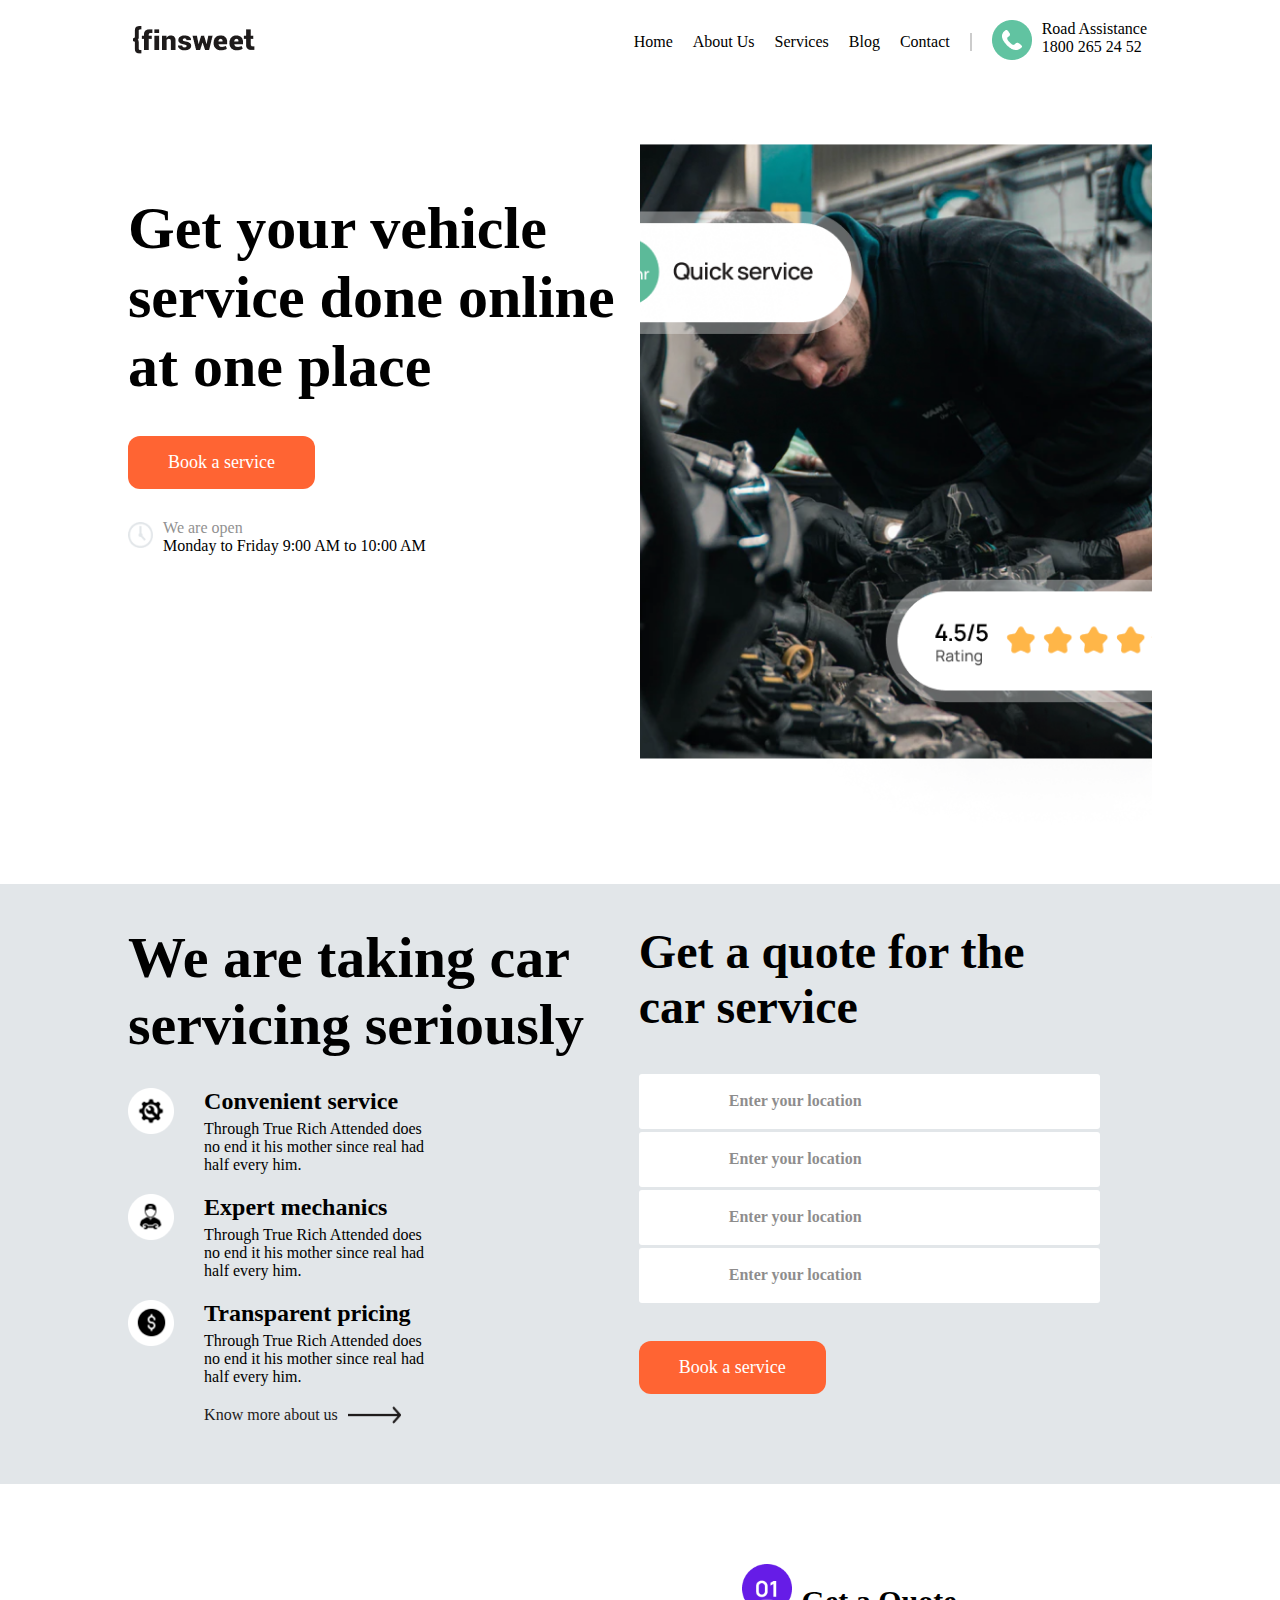
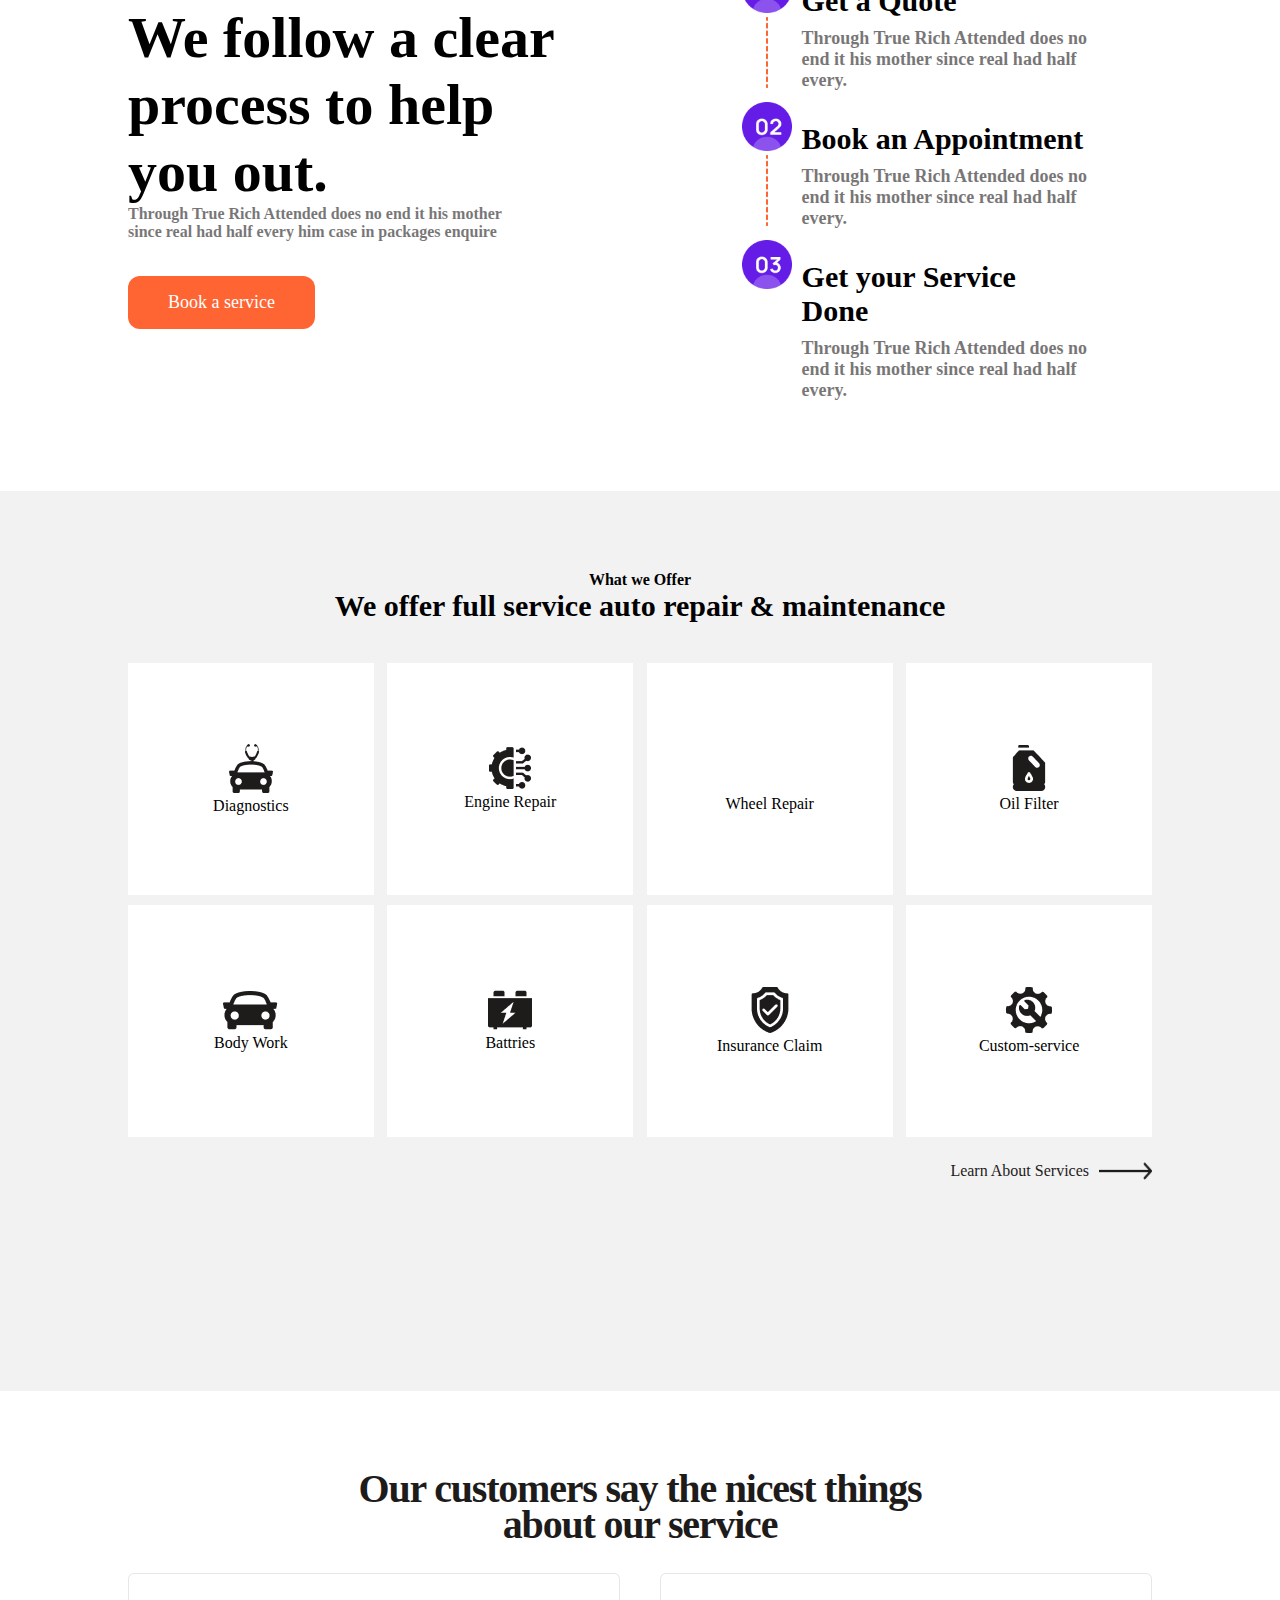
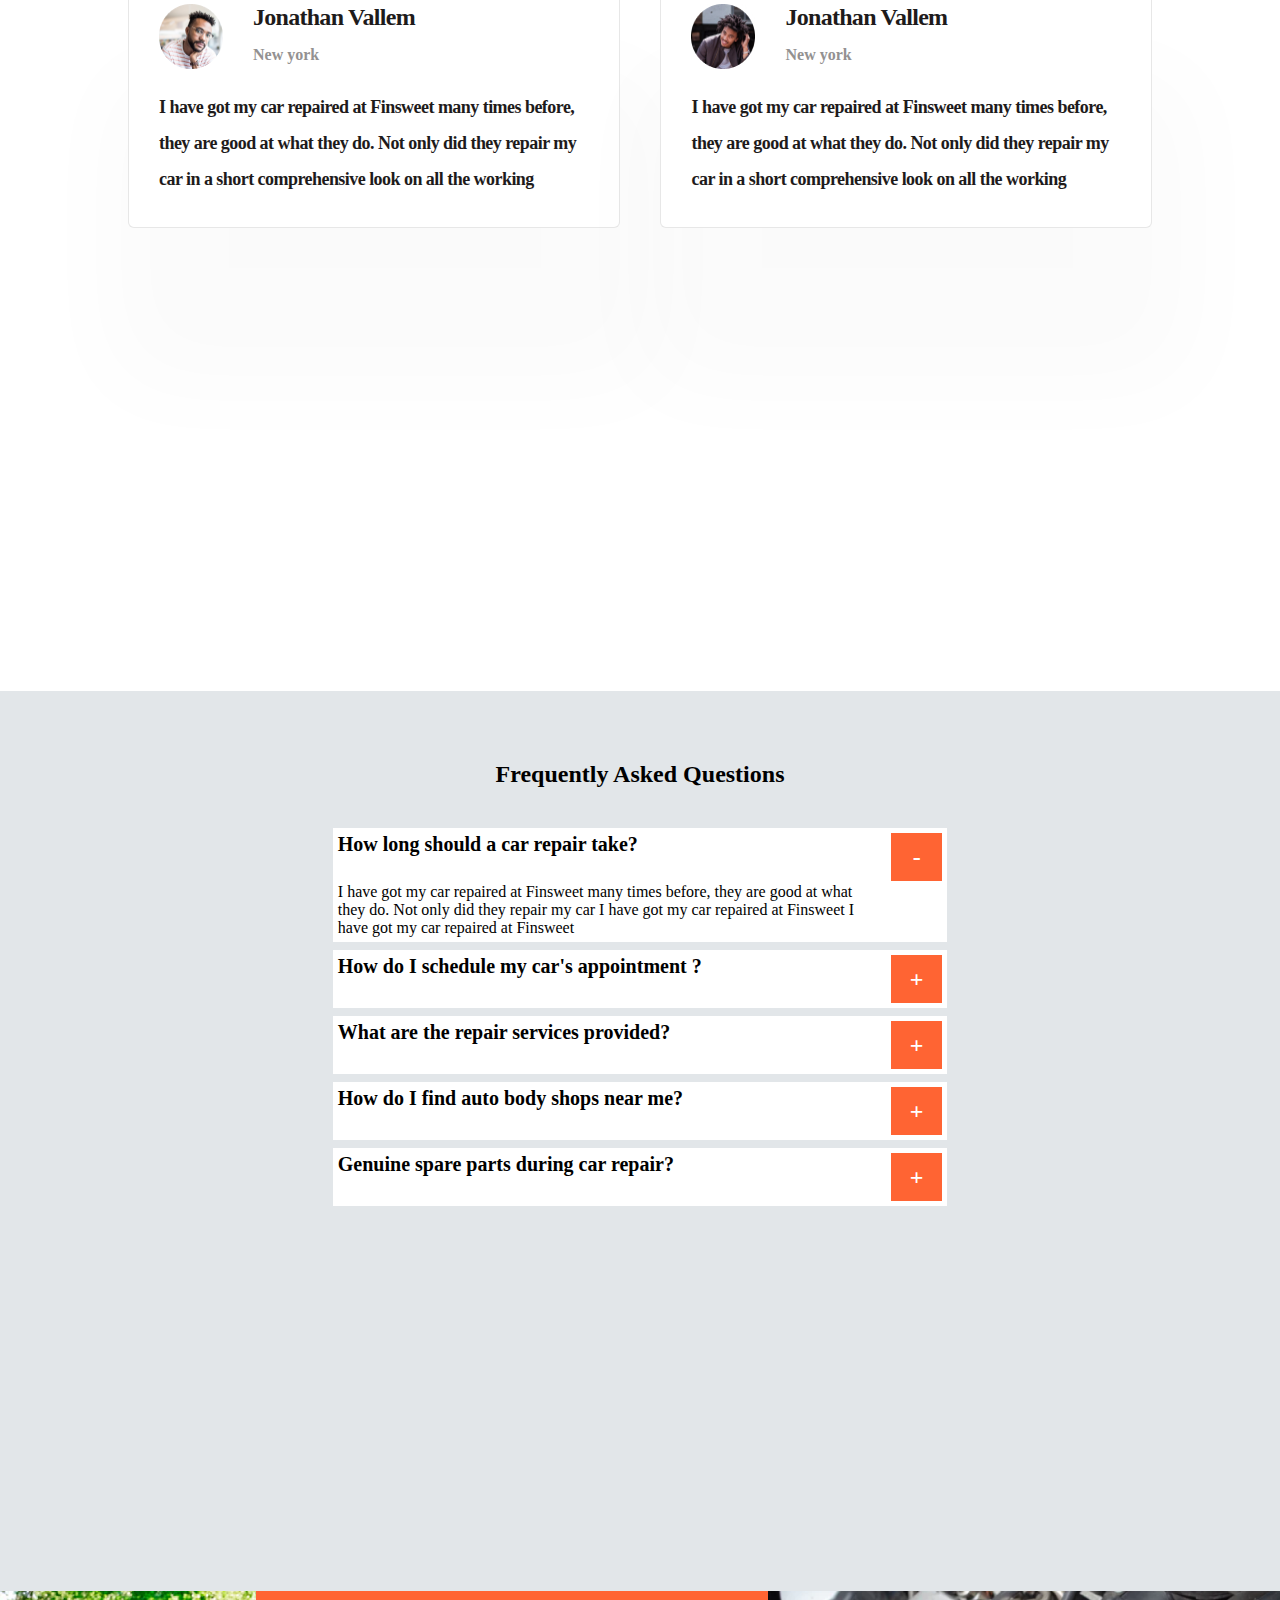
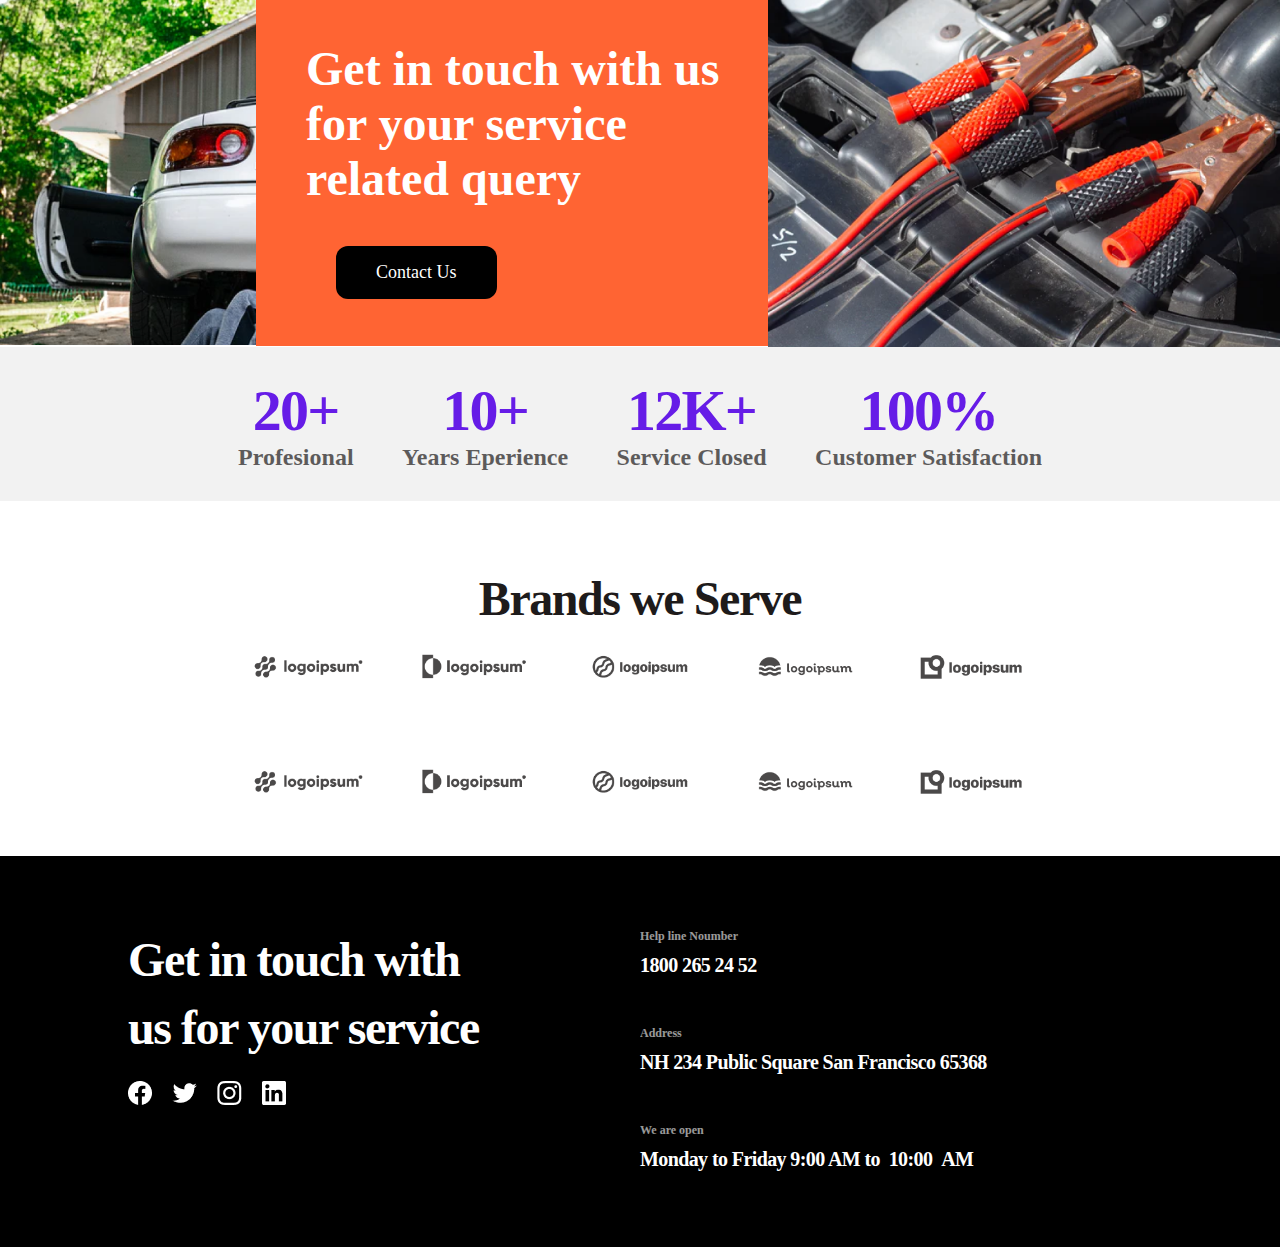
==== commit 876c405b: "update: made corrections" ====
--- a/index.html
+++ b/index.html
@@ -199,50 +199,50 @@
             <div class="offers flex justify-between ">
                 <div class="offer-box">
                     <div>
-                        <img src="img/car.png" alt="car icon">
+                        <img src="img/diagnostics.png" alt="diagnostics">
                     <p>Diagnostics</p>
                     </div>
                 </div>
                 <div class="offer-box">
                     <div>
-                        <img src="img/car.png" alt="car icon">
-                    <p>Diagnostics</p>
-                    </div>
-                </div>
-                <div class="offer-box">
-                    <div>
-                        <img src="img/car.png" alt="car icon">
-                    <p>Diagnostics</p>
-                    </div>
-                </div>
-                <div class="offer-box">
-                    <div>
-                        <img src="img/car.png" alt="car icon">
-                    <p>Diagnostics</p>
-                    </div>
-                </div>
-                <div class="offer-box">
-                    <div>
-                        <img src="img/car.png" alt="car icon">
-                    <p>Diagnostics</p>
-                    </div>
-                </div>
-                <div class="offer-box">
-                    <div>
-                        <img src="img/car.png" alt="car icon">
-                    <p>Diagnostics</p>
-                    </div>
-                </div>
-                <div class="offer-box">
-                    <div>
-                        <img src="img/car.png" alt="car icon">
-                    <p>Diagnostics</p>
-                    </div>
-                </div>
-                <div class="offer-box">
-                    <div>
-                        <img src="img/car.png" alt="car icon">
-                    <p>Diagnostics</p>
+                        <img src="img/engine.png" alt="Engine">
+                    <p>Engine Repair</p>
+                    </div>
+                </div>
+                <div class="offer-box">
+                    <div>
+                        <img src="img/wheel.png" alt="wheel">
+                    <p>Wheel Repair</p>
+                    </div>
+                </div>
+                <div class="offer-box">
+                    <div>
+                        <img src="img/oil.png" alt="oil">
+                    <p>Oil Filter</p>
+                    </div>
+                </div>
+                <div class="offer-box">
+                    <div>
+                        <img src="img/body-work.png" alt="body-work">
+                    <p>Body Work</p>
+                    </div>
+                </div>
+                <div class="offer-box">
+                    <div>
+                        <img src="img/battries.png" alt="battries">
+                    <p>Battries</p>
+                    </div>
+                </div>
+                <div class="offer-box">
+                    <div>
+                        <img src="img/insurance-claim.png" alt="insurance">
+                    <p>Insurance Claim</p>
+                    </div>
+                </div>
+                <div class="offer-box">
+                    <div>
+                        <img src="img/custom-service.png" alt="cistom">
+                    <p>Custom-service</p>
                     </div>
                 </div>
             </div>
--- a/style.css
+++ b/style.css
@@ -118,7 +118,7 @@
 }
 
 #quote-section .left-section .image-box {
-    width: 5%;
+    width: 10%;
     margin-right: 30px;
 }
 
@@ -268,6 +268,16 @@
     text-align: center;
 }
 
+#offers-section h5 {
+    text-align: center;
+    font-size: 16px;
+}
+
+#offers-section h2 {
+    text-align: center;
+    font-size: 30px;
+}
+
 #offers-section .offers .offer-box {
     background-color: #fff;
     height: 232px;
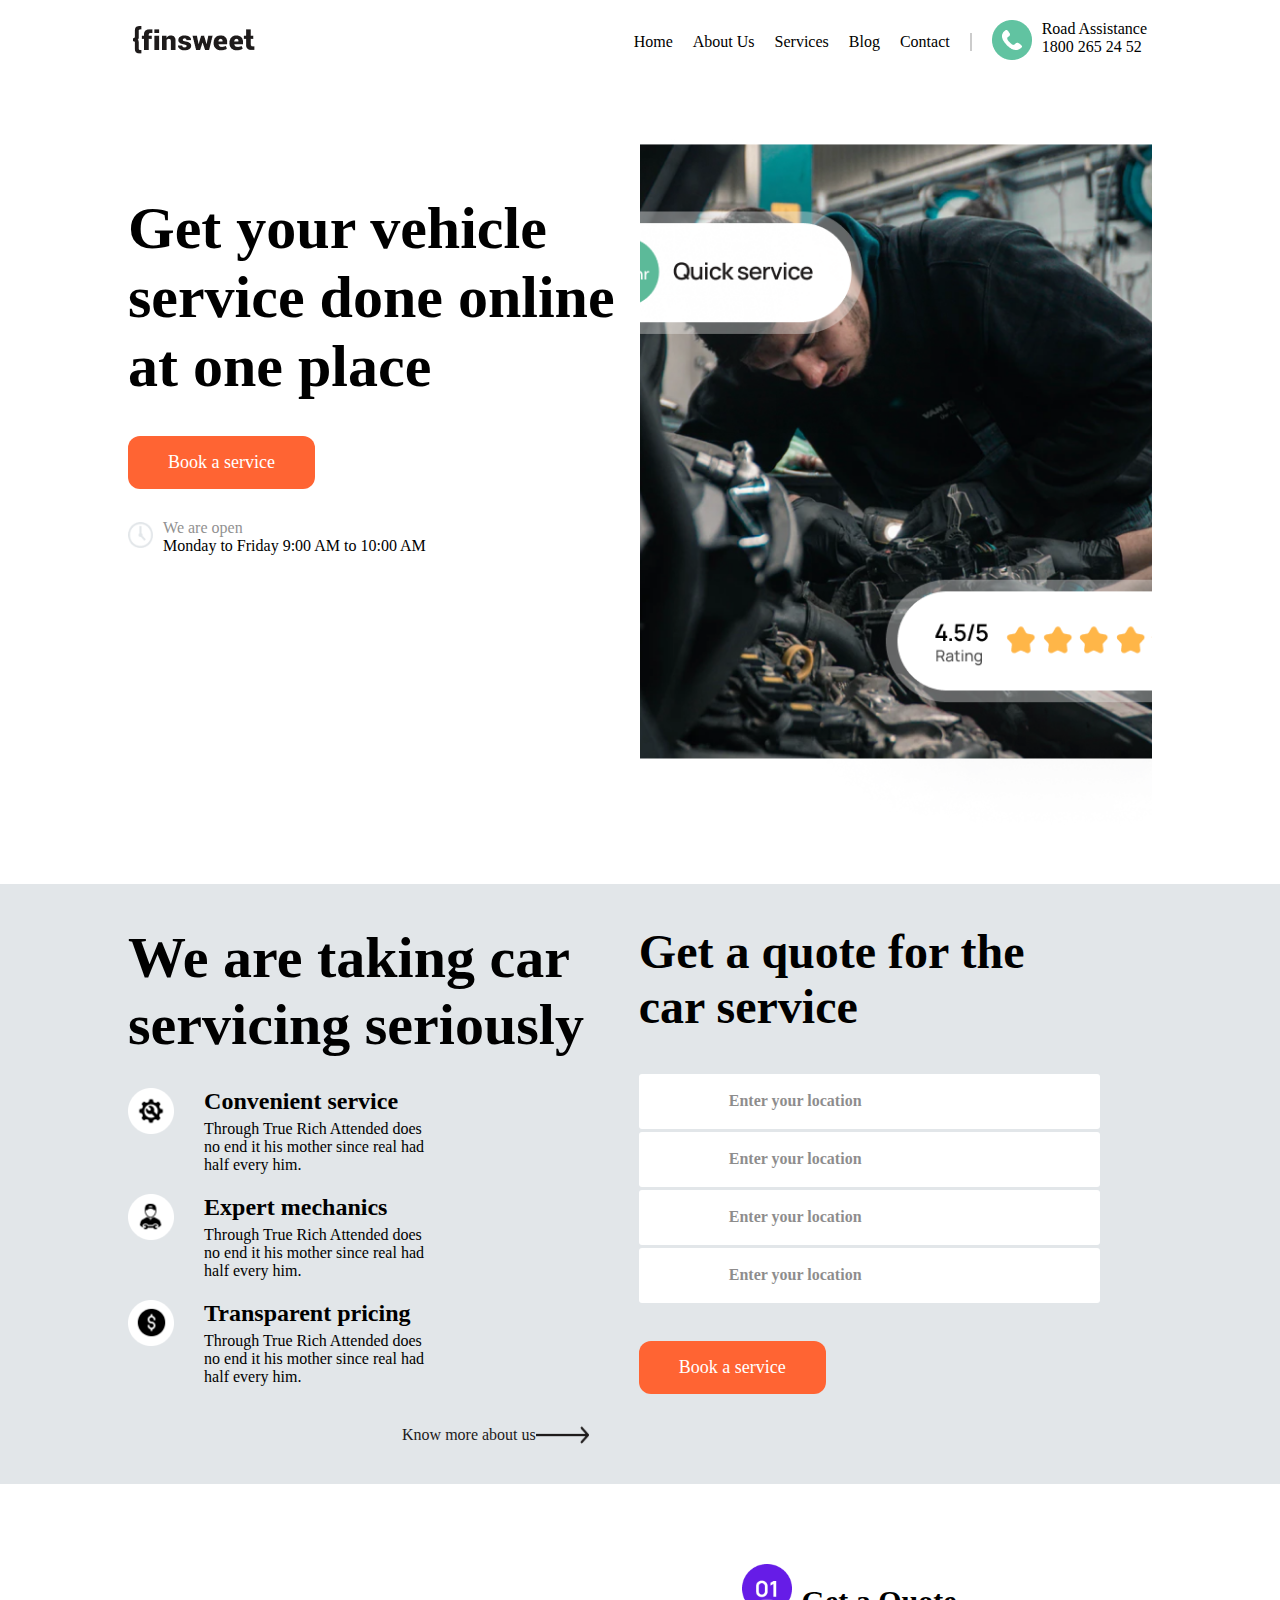
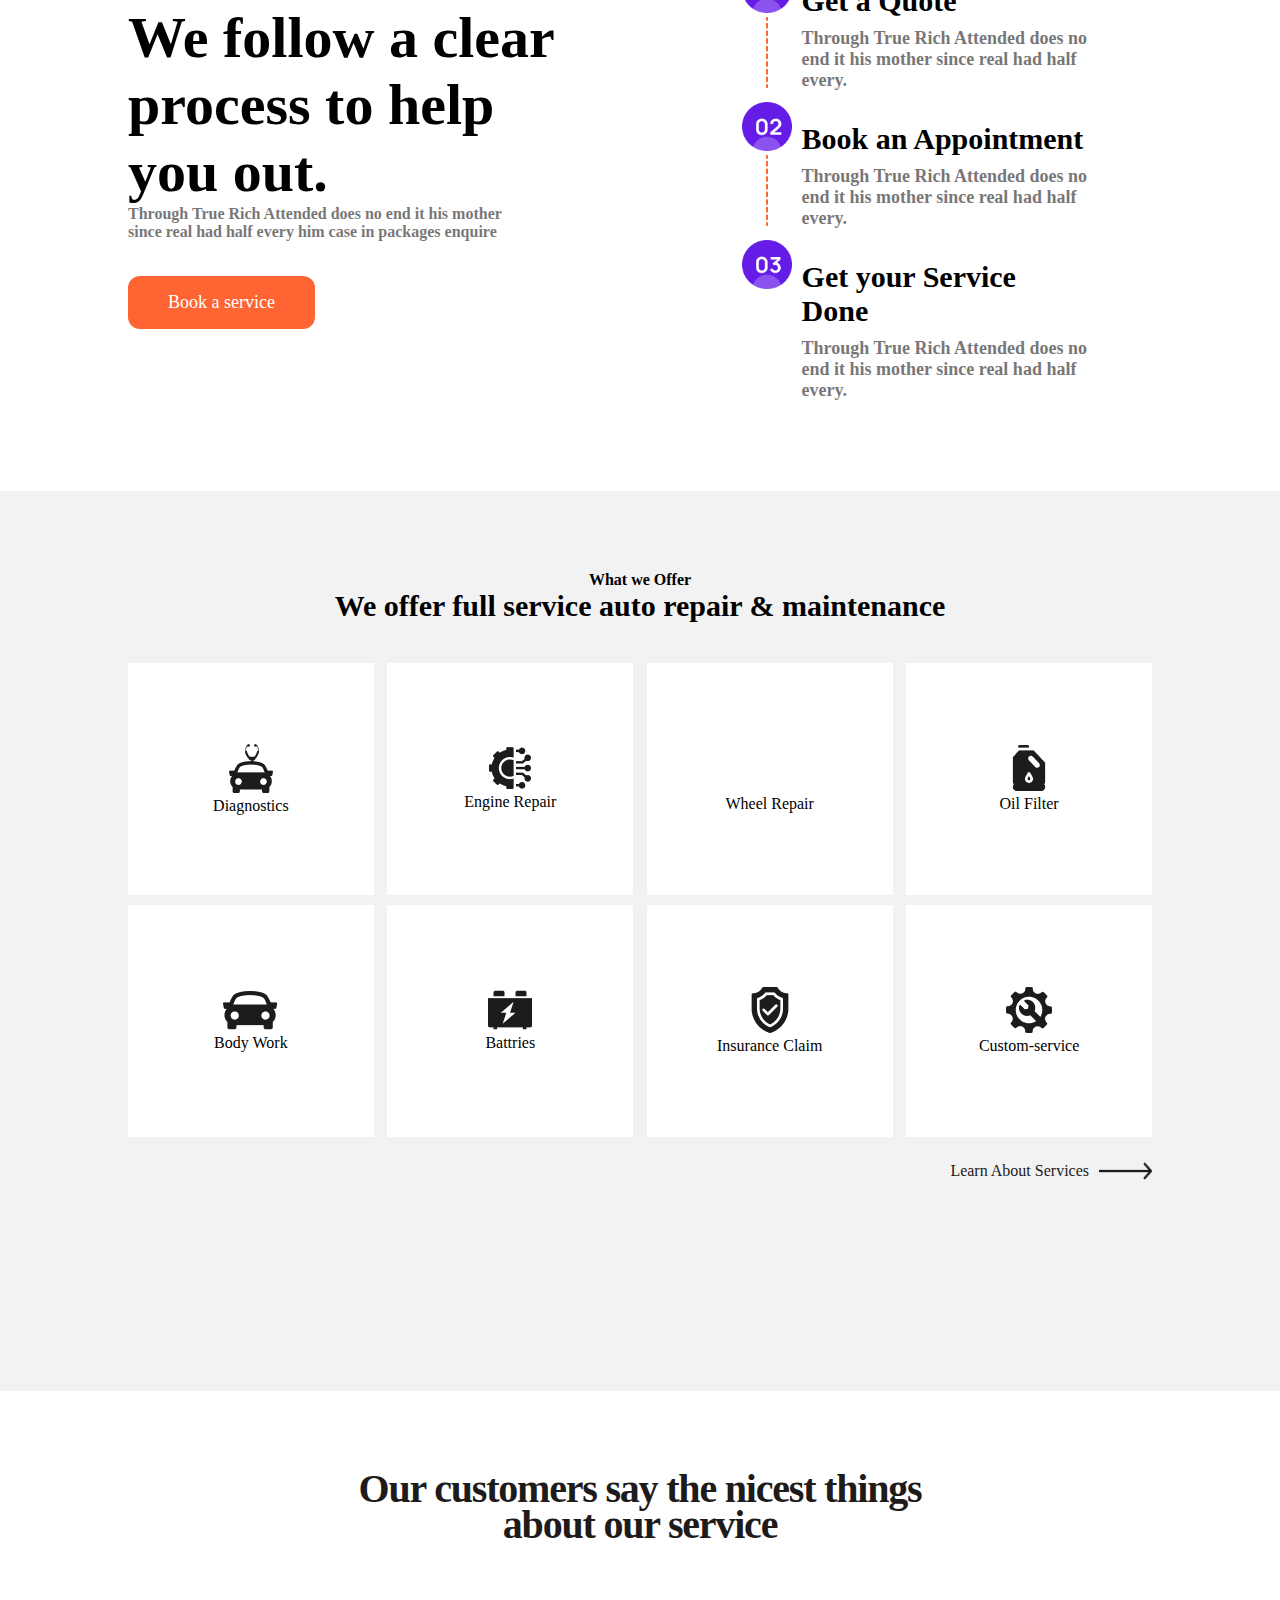
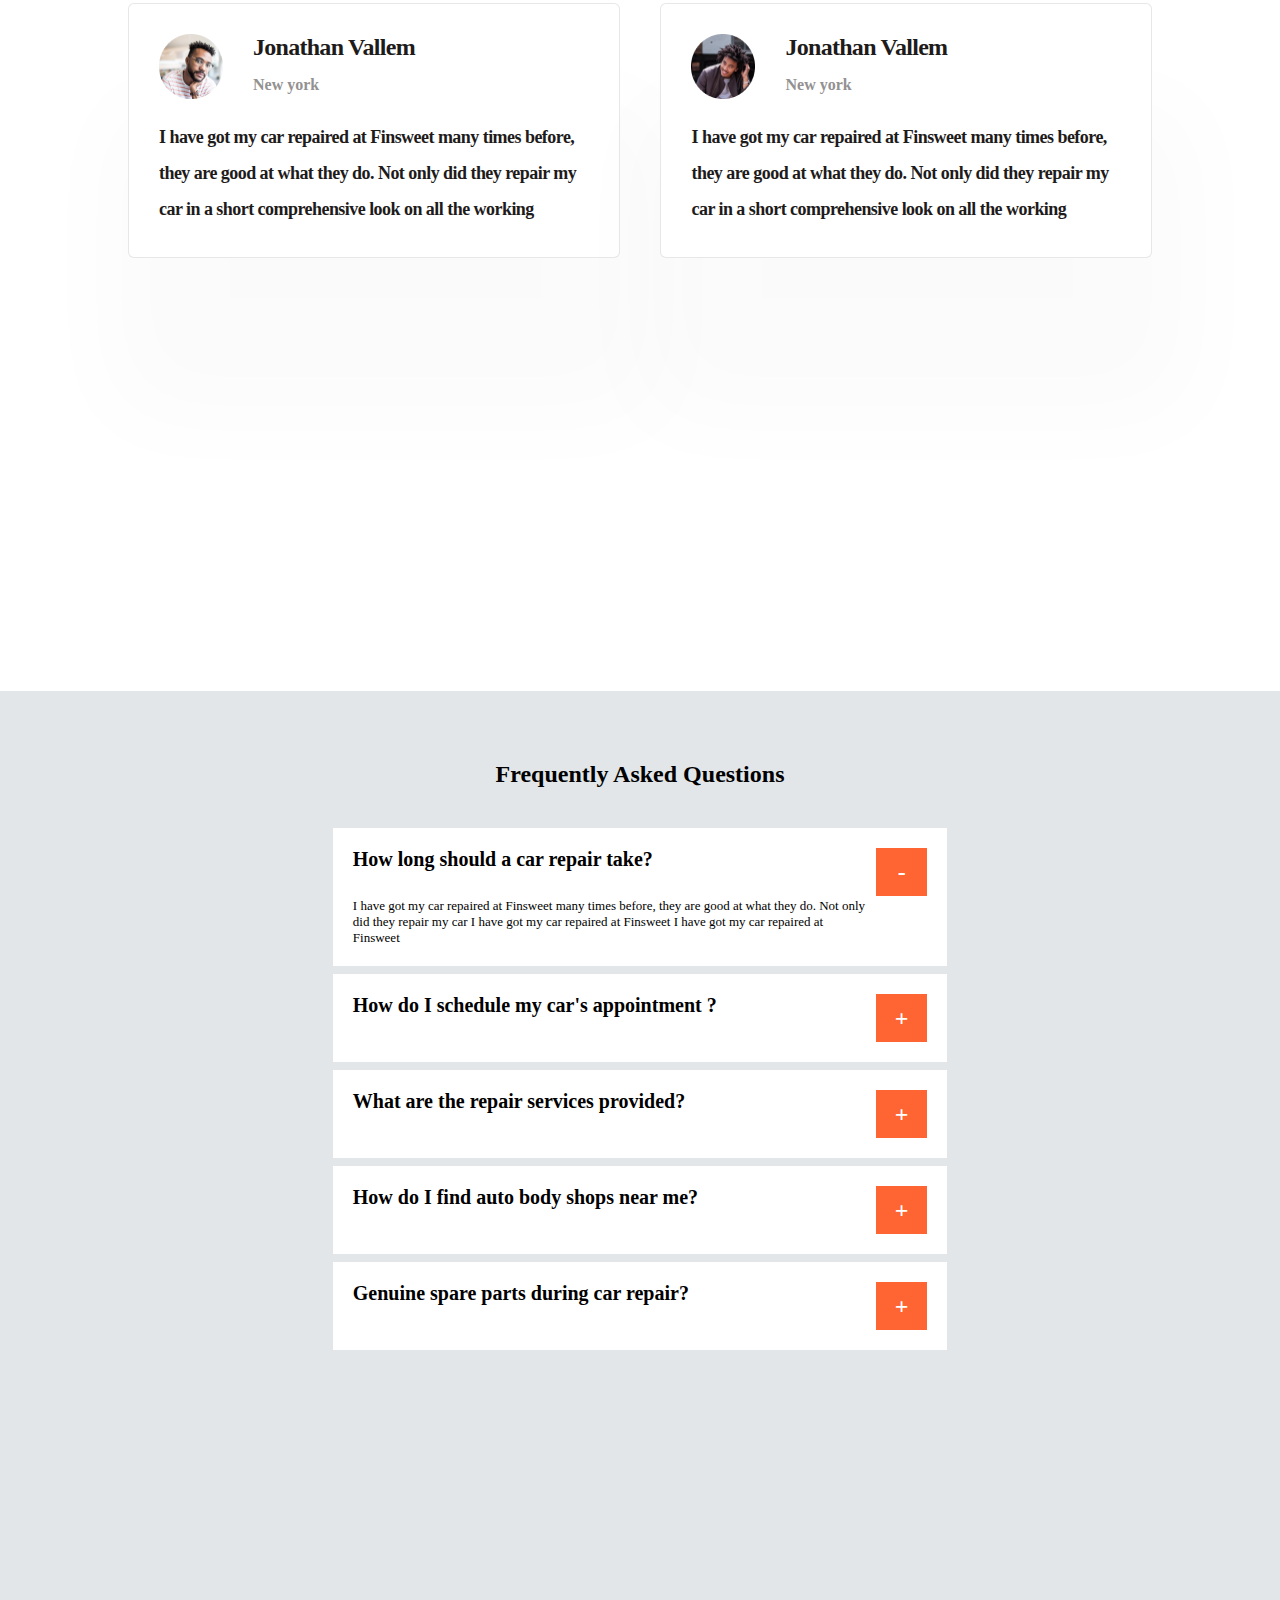
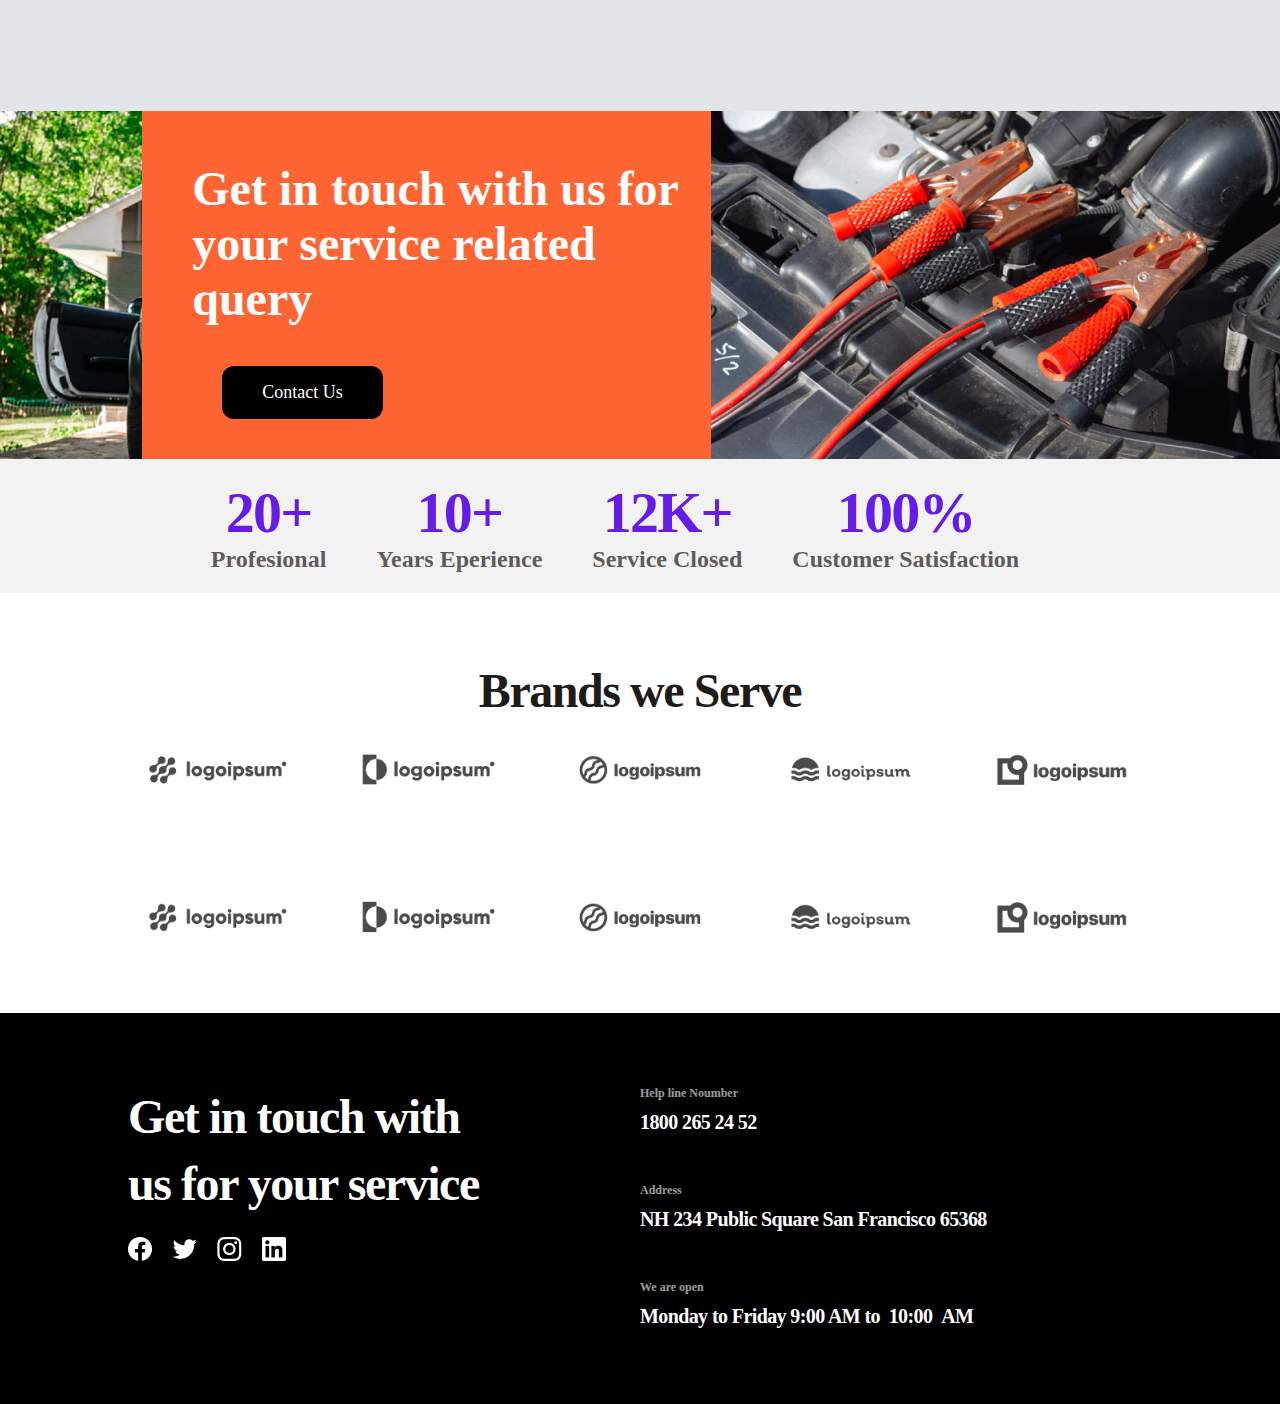
==== commit 909c034c: "update: made corrections" ====
--- a/index.html
+++ b/index.html
@@ -109,18 +109,23 @@
                                         
                                     </div>
                                     <div class="learn-arrow">
-                                        <a href="#">
-                                            <p>Know more about us</p>
-                                            <img src="img/arrow.png" alt="learn more">
-                                        </a>
+                                        
                                     </div>
                                 </div>
                             </li>
                         </ul>
+                        
+                        <a href="#">
+                            <div class="keep-section">
+                            <p>Know more about us</p>
+                            <img src="img/arrow.png" alt="learn more">
+                            </div>
+                        </a>
                     </div>
                     <div class="right-form-section">
                             <h3>Get a quote for the car service</h3>
                             <form action="">
+                                <div class="inputs">
                                 <div class="input-box">
                                     <input type="text" placeholder="Enter your location">
                                 </div>
@@ -133,7 +138,7 @@
                                 <div class="input-box">
                                     <input type="text" placeholder="Enter your location">
                                 </div>
-
+                                </div>
                                     <a href="services.html" class="orange-btn">Book a service</a>
                             </form>
                     </div>
@@ -360,14 +365,18 @@
             </div>
         </div>
     </section>
-
+    <!---------------------Third Section--------------------->
     <section class="Third-Section">
+        <div class="third-main">
         <div class="car-section"></div>
         <div class="box-section">
             <h3>Get in touch with us for your service related query</h3>
+            <div>
             <a href="#" class="black-btn">Contact Us</a>
         </div>
+        </div>
         <div class="plug-section"></div>
+    </div>
     </section>
 
     <section class="experience-section">
--- a/style.css
+++ b/style.css
@@ -157,6 +157,11 @@
     font-size: 16px;
     color: #1E1B1B;
     opacity: 0.5;
+}
+
+#quote-section .flex .left-section .keep-section {
+    justify-content: flex-end;
+    display: flex;
 }
 
 .orange-btn {
@@ -339,12 +344,14 @@
     height: 400px;
     margin: 0 auto;
     padding-top: 40px;
+    margin-bottom: 80px;
 }
 
 #faq-section .faq-main-box .faq-box {
     background: #fff;
     padding: 5px;
     margin-bottom: 8px;
+    padding: 20px;
 }
 
 #faq-section .faq-main-box .faq-box .faq-control {
@@ -375,6 +382,7 @@
 
 .faq-box .answer-section .answer-box {
     width: 90%;
+    font-size: 13px;
 }
 
 
@@ -403,6 +411,7 @@
     align-items: center;
     display: flex;
     justify-content: center;
+    margin-bottom: 60px;
 }
 
 #testimony-section .customer h2{
@@ -468,18 +477,26 @@
 .Third-Section {
     width: 100%;
     display: flex;
+    background-color: #E2E6E9;
+}
+
+.Third-Section .third-main {
+    margin-top: 40px;
+    display: flex;
+    padding-top: 80px;
+    width: 100%;
 }
 
 .car-section {
     background: url(./img/Image1.png);
     width: 320px;
-    height: 354px;
+    height: 100%;
     background-size: cover;
 }
 
 .box-section {
-    width: 50%;
-    height: 355px;
+    width: 100%;
+    height: 100%;
     background-color: #FF6433;
     justify-content: center;
 }
@@ -506,8 +523,8 @@
 
 .plug-section {
     background: url(img/ovGrEUgrkyE.png);
-    width: 50%;
-    height: 356px;
+    width: 100%;
+    height: 100%;
     background-size: cover;
 }
 
@@ -516,11 +533,15 @@
     width: 0 auto;
 }
 
+.experience-section .experience .text1 {
+    margin-right: 50px;
+}
+
 .experience {
     display: flex;
     text-align: center;
-    justify-content: space-between;
-    padding: 30px 110px;
+    justify-content: center;
+    padding: 20px 8px;
 }
 
 .text1 h2{
@@ -559,7 +580,7 @@
 }
 .brand2-section img {
     width: 100%;
-    padding: 0px 110px 30px 110px;
+    padding: 0px 0px 40px 0px;
 }
 
 #footer-section {
@@ -665,6 +686,13 @@
 #diagnostic-section{
     background: #F5F5F5;;
 }
+
+#diagnostic-section .main-diagnostic {
+    display: flex;
+    width: 100%;
+    margin-bottom: 80px;
+}
+
 
 #diagnostic-section .auto-section{
     padding-top: 80px;
@@ -801,6 +829,67 @@
 
 
 
+
+
+
+.Third2-Section {
+    width: 100%;
+    display: flex;
+    background-color: #E2E6E9;
+}
+
+.Third2-Section .third2-main {
+    margin-top: 40px;
+    display: flex;
+    padding-top: 80px;
+    width: 100%;
+}
+
+.car2-section {
+    background: url(./img/Image1.png);
+    width: 320px;
+    height: 100%;
+    background-size: cover;
+}
+
+.box2-section {
+    width: 100%;
+    height: 100%;
+    background-color: #FF6433;
+    justify-content: center;
+}
+
+.box2-section h3 {
+    color: #fff;
+    font-family: 'Manrope';
+    font-style: normal;
+    font-weight: 700;
+    font-size: 48px;
+    padding: 50px 20px 30px 50px;
+}
+
+.black2-btn {
+     background: #000;
+    border-radius: 12px;
+    padding: 16px 40px;
+    text-decoration: none;
+    font-size: 18px;
+    display: inline-block;
+    color: #fff;
+    margin: 10px 20px 40px 80px;
+}
+
+.plug2-section {
+    background: url(img/ovGrEUgrkyE.png);
+    width: 100%;
+    height: 100%;
+    background-size: cover;
+}
+
+
+
+
+
 #how2-section .left-how-section, #how2-section .right-how-section {
     width: 50%;
     margin-right: 50px
@@ -996,8 +1085,19 @@
         margin-right: 0;
     }
 
+    #quote-section .flex .left-section .keep-section {
+        justify-content: flex-end;
+        display: flex;
+    }
+
     #quote-section .right-form-section h3 {
         font-size: 30px;
+        margin-bottom: 40px;
+        margin-top: 50px;
+    }
+
+    #quote-section .right-form-section .inputs {
+        margin-bottom: 50px;
     }
 
     #process-section .left-section {
@@ -1033,7 +1133,7 @@
 
     
     #offers-section h5 {
-    margin-bottom: 20px;
+    margin-bottom: 40px;
     font-size: 20px;
     }
 
@@ -1051,50 +1151,76 @@
         padding: 20px;
         box-shadow: 11px 130px 100px 30px rgb(0 0 0 / 2%);
         border-radius: 6px;
+        margin-bottom: 30px;
     }
 
     /* ---------------------FaQ-------------------- */
     #faq-section .faq-main-box {
         width: 100%;
+        height: 450px;
+        padding-top: 40px;
+        margin-bottom: 80px;
+    }
+
+    #faq-section .faq-main-box .faq-box {
+        background: #fff;
+        padding: 10px;
+        margin-bottom: 8px;
     }
 
     #faq-section h2 {
         text-align: center;
     }
+
+    .faq-box .header-section h4 {
+        font-size: 14px;
+    }
+    
+    #faq-section .faq-main-box .faq-box .answer-section .answer-box p {
+        font-size: 12px;
+    }
+
     /* Third Section */
+    .box-section {
+        width: 100%;
+        background-color: #FF6433;
+        justify-content: center;
+    }
+
     .box-section h3 {
     color: #fff;
-    font-size: 30px;
-    padding: 30px 10px 5px 10px;
+    font-size: 20px;
+    padding: 60px 10px 5px 10px;
     }
 
     .black-btn {
-        background: #000;
-        border-radius: 12px;
-        padding: 16px 40px;
-        text-decoration: none;
-        font-size: 16px;
-        display: inline-block;
-        color: #fff;
-        margin: 10px 20px 40px 40px;
+    background: #000;
+    padding: 15px 20px;
+    font-size: 12px;
+    color: #fff;
+    margin: 50px 20px 40px 40px;
     }
 
     /* ----------------Experience Section ------------------ */
+    .experience-section .experience .text1 {
+        margin-right: 20px;
+    }
+
     .experience {
         display: flex;
         text-align: center;
-        /* justify-content: space-between; */
+        justify-content: center;
         padding: 20px 35px;
     }
 
     .text1 h2 {
         color: #661CE7;
-        font-size: 30px;
+        font-size: 20px;
         letter-spacing: -0.03em;
     }
 
     .text1 h6 {
-        font-size: 14px;
+        font-size: 10px;
     }
 
     /* --------------Brands------------------- */
@@ -1128,19 +1254,179 @@
         letter-spacing: -0.03em;
         color: #FFFFFF;
     }
-}
-
-
-
-
-
-
-
-
-
-
-
-
-
-
-
+
+
+
+
+    /* ---------------SERVICES----------------------------------------- */
+    
+    #boss-section .text-section,  #boss-section .image-section {
+        width: 100%;
+    }
+
+    #diagnostic-section .main-diagnostic {
+        display: block;
+        width: 100%;
+    } 
+
+    #diagnostic-section .text-section, #diagnostic-section .auto-section {
+        width: 100%;
+    }
+
+    #diagnostic-section .text-section, #diagnostic-section .auto-section img {
+        width: 100%;
+    }
+
+    #diagnostic-section .text-section, #diagnostic-section .auto-section p img {
+        width: 50%;
+    }
+
+    #diagnostic-section .text-section, #diagnostic-section .auto-section p {
+        width: 100%;
+    }
+    
+    #diagnostic-section .auto-section .auto-text {
+        font-size: 20px;
+        letter-spacing: -0.03em;
+        color: #1E1B1B;
+        align-items: center;
+        justify-content: center;
+        display: flex;
+    }
+
+    #diagnostic-section .auto-section .diagnostic-text {
+        width: 100%;
+    }
+
+    #diagnostic-section .auto-section .diagnostic-text p {
+        font-weight: 600;
+        font-size: 15px;
+        line-height: 30px;
+        letter-spacing: -0.03em;
+        color: #232536;
+        opacity: 0.6;
+        margin-bottom: 40px;
+    }
+    /* ---------------------How Section------------------------------ */
+    #how-section .left-how-section, #how-section .right-how-section {
+        width: 100%;
+    }
+
+    #how-section .left-how-section h2 {
+        font-size: 35px;
+        margin-bottom: 30px;
+    }
+
+    #how-section .left-how-section .text-box {
+        width: 100%;
+    }
+
+    #how2-section .left-how-section, #how2-section .right-how-section {
+        width: 100%;
+        margin-bottom: 80px;
+    }
+
+    #how2-section .left-how-section h2 {
+        font-size: 28px;
+        margin-bottom: 30px;
+    }
+
+    #how2-section .left-how-section .text-box {
+        width: 100%;
+    }
+
+    #how2-section .left-how-section .text-box p {
+        font-weight: 600;
+        font-size: 13px;
+        line-height: 175%;
+        color: #232536;
+        opacity: 0.6;
+    }
+
+    .plug2-section {
+        background: url(img/ovGrEUgrkyE.png);
+        width: 100%;
+        height: 100%;
+        background-size: cover;
+    }
+
+    .box2-section {
+        width: 100%;
+        background-color: #FF6433;
+        justify-content: center;
+    }
+
+    .box2-section h3 {
+    color: #fff;
+    font-size: 20px;
+    padding: 60px 10px 5px 10px;
+    }
+
+    .black2-btn {
+    background: #000;
+    padding: 15px 20px;
+    font-size: 12px;
+    color: #fff;
+    margin: 50px 20px 40px 40px;
+    }
+
+    /* ---------------------------------footer--------------------------------- */
+    .main-footer {
+        display: flex;
+        align-items: center;
+        justify-content: center;
+        padding: 20px 160px;
+        background: #000;
+        color: #fff;
+    }
+
+    #footer-section .container .main-footer .footer-logo img{
+        width: 80px;
+        padding-left: 10px;
+    }
+
+    #footer-section .main-footer .right-footer-section ul li a {
+        text-decoration: none;
+        color: #fff;
+        font-size: 10px;
+    }
+
+    #footer-section .main-footer .right-footer-section ul {
+        list-style: none;
+        display: flex;
+        margin-right: 2px; 
+        margin-left: 10px;
+    }
+
+    #footer-section .container .main-footer .right-footer-section .footer-right {
+        width: 70px;
+    }
+
+    #footer-section .main-footer .right-footer-section .footer-right p {
+        font-family: 'Manrope';
+        font-style: normal;
+        font-weight: 600;
+        font-size: 10px;
+        color: #939191;
+    }
+
+    #footer-section .container .main-footer .footer-right p {
+    font-size: 8px;
+    width: 100px;
+    }
+}
+
+
+
+
+
+
+
+
+
+
+
+
+
+
+
